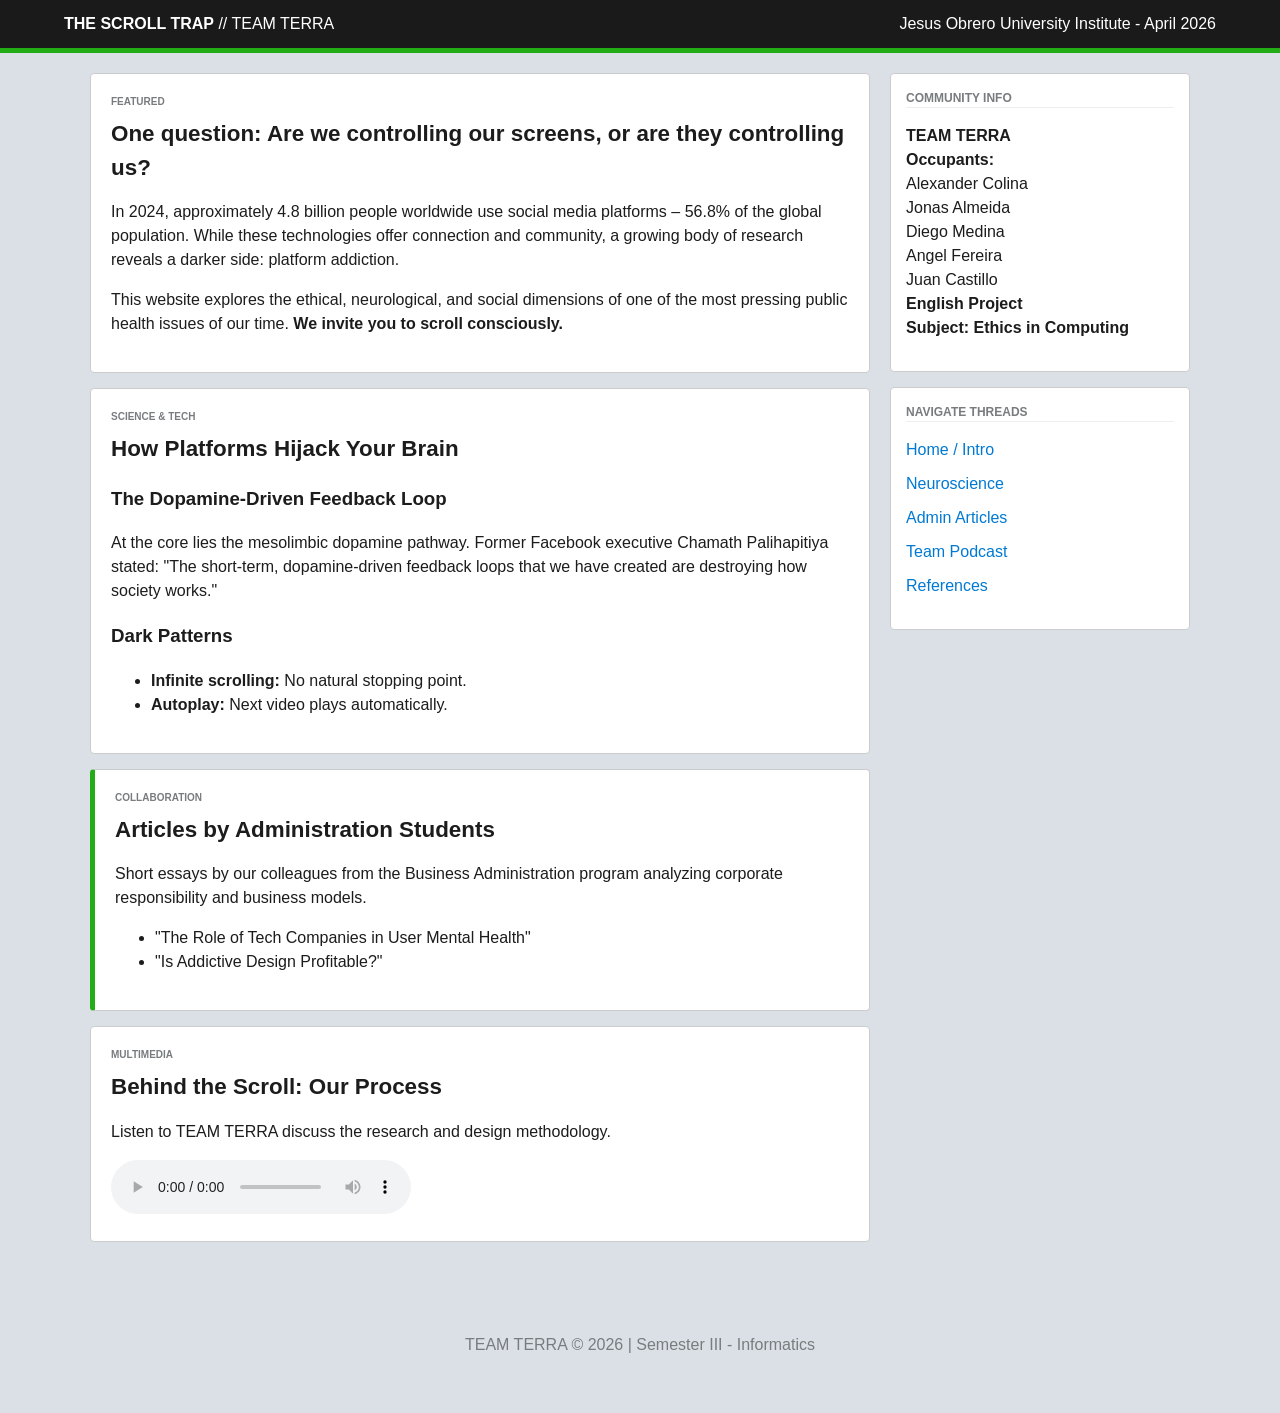
==== index.html @ 5475acbc "Add files via upload" ====
<!DOCTYPE html>
<html lang="en">
<head>
    <meta charset="UTF-8">
    <meta name="viewport" content="width=device-width, initial-scale=1.0">
    <title>The Scroll Trap | Team Terra</title>
    <link rel="stylesheet" href="style.css">
</head>
<body>

<header>
    <div class="logo"><strong>THE SCROLL TRAP</strong> // TEAM TERRA</div>
    <div class="header-status">Jesus Obrero University Institute - April 2026</div>
</header>

<div class="container">
    <main>
        <article class="post-card" id="home">
            <span class="category-tag">Featured</span>
            <h2>One question: Are we controlling our screens, or are they controlling us?</h2>
            <div class="content">
                <p>In 2024, approximately 4.8 billion people worldwide use social media platforms – 56.8% of the global population. While these technologies offer connection and community, a growing body of research reveals a darker side: platform addiction.</p>
                <p>This website explores the ethical, neurological, and social dimensions of one of the most pressing public health issues of our time. <strong>We invite you to scroll consciously.</strong></p>
            </div>
        </article>

        <article class="post-card" id="neuroscience">
            <span class="category-tag">Science & Tech</span>
            <h2>How Platforms Hijack Your Brain</h2>
            <div class="content">
                <h3>The Dopamine‑Driven Feedback Loop</h3>
                <p>At the core lies the mesolimbic dopamine pathway. Former Facebook executive Chamath Palihapitiya stated: "The short‑term, dopamine‑driven feedback loops that we have created are destroying how society works."</p>
                <h3>Dark Patterns</h3>
                <ul>
                    <li><strong>Infinite scrolling:</strong> No natural stopping point.</li>
                    <li><strong>Autoplay:</strong> Next video plays automatically.</li>
                </ul>
            </div>
        </article>

        <article class="post-card admin-highlight" id="admin">
            <span class="category-tag">Collaboration</span>
            <h2>Articles by Administration Students</h2>
            <div class="content">
                <p>Short essays by our colleagues from the Business Administration program analyzing corporate responsibility and business models.</p>
                <ul class="admin-list">
                    <li>"The Role of Tech Companies in User Mental Health"</li>
                    <li>"Is Addictive Design Profitable?"</li>
                </ul>
            </div>
        </article>

        <article class="post-card" id="podcast">
            <span class="category-tag">Multimedia</span>
            <h2>Behind the Scroll: Our Process</h2>
            <div class="content podcast-area">
                <p>Listen to TEAM TERRA discuss the research and design methodology.</p>
                <audio controls id="main-podcast">
                    <source src="podcast.mp3" type="audio/mpeg">
                    Your browser does not support the audio element.
                </audio>
            </div>
        </article>
    </main>

    <aside>
        <div class="widget">
            <div class="widget-title">COMMUNITY INFO</div>
            <p><strong>TEAM TERRA</strong><br><strong>Occupants:</strong><br>Alexander Colina<br>Jonas Almeida<br>Diego Medina<br>Angel Fereira<br>Juan Castillo<br><strong>English Project</strong><br><strong>Subject: Ethics in Computing</strong></p>
        </div>

        <nav class="widget">
            <div class="widget-title">NAVIGATE THREADS</div>
            <ul class="nav-links">
                <li><a href="#home">Home / Intro</a></li>
                <li><a href="#neuroscience">Neuroscience</a></li>
                <li><a href="#admin">Admin Articles</a></li>
                <li><a href="#podcast">Team Podcast</a></li>
                <li><a href="#references">References</a></li>
            </ul>
        </nav>
    </aside>
</div>

<footer>
    <p>TEAM TERRA &copy; 2026 | Semester III - Informatics</p>
</footer>

<script src="script.js"></script>
</body>
</html>
---- style.css ----
:root {
    --bg-body: #dae0e6;
    --bg-card: #ffffff;
    --primary-text: #1c1c1c;
    --secondary-text: #787c7e;
    --accent: #22ac16;
    --nav-blue: #0079d3;
    --border: #ccc;
}

body {
    font-family: 'Segoe UI', Helvetica, Arial, sans-serif;
    background-color: var(--bg-body);
    color: var(--primary-text);
    margin: 0;
    line-height: 1.5;
}

/* Header */
header {
    background-color: #1a1a1b;
    color: white;
    padding: 12px 5%;
    display: flex;
    justify-content: space-between;
    align-items: center;
    border-bottom: 5px solid var(--accent);
    position: sticky;
    top: 0;
    z-index: 1000;
}

/* Layout */
.container {
    display: grid;
    grid-template-columns: 1fr 300px;
    max-width: 1100px;
    margin: 20px auto;
    gap: 20px;
    padding: 0 10px;
}

/* Tarjetas de Posts */
.post-card {
    background: var(--bg-card);
    border: 1px solid var(--border);
    border-radius: 4px;
    padding: 20px;
    margin-bottom: 15px;
    transition: border 0.2s;
}

.post-card:hover {
    border-color: #898989;
}

.category-tag {
    font-size: 10px;
    font-weight: bold;
    color: var(--secondary-text);
    text-transform: uppercase;
    display: block;
    margin-bottom: 8px;
}

h2 {
    margin: 0 0 15px 0;
    font-size: 1.4rem;
}

.admin-highlight {
    border-left: 5px solid var(--accent);
}

/* Sidebar Widgets */
.widget {
    background: var(--bg-card);
    border: 1px solid var(--border);
    border-radius: 4px;
    padding: 15px;
    margin-bottom: 15px;
}

.widget-title {
    font-size: 12px;
    font-weight: bold;
    color: var(--secondary-text);
    margin-bottom: 10px;
    border-bottom: 1px solid #eee;
}

.nav-links {
    list-style: none;
    padding: 0;
}

.nav-links li { margin: 10px 0; }

.nav-links a {
    text-decoration: none;
    color: var(--nav-blue);
    font-weight: 500;
}

/* Footer */
footer {
    text-align: center;
    padding: 40px;
    color: var(--secondary-text);
}

/* Responsive */
@media (max-width: 768px) {
    .container { grid-template-columns: 1fr; }
    aside { display: none; }
}
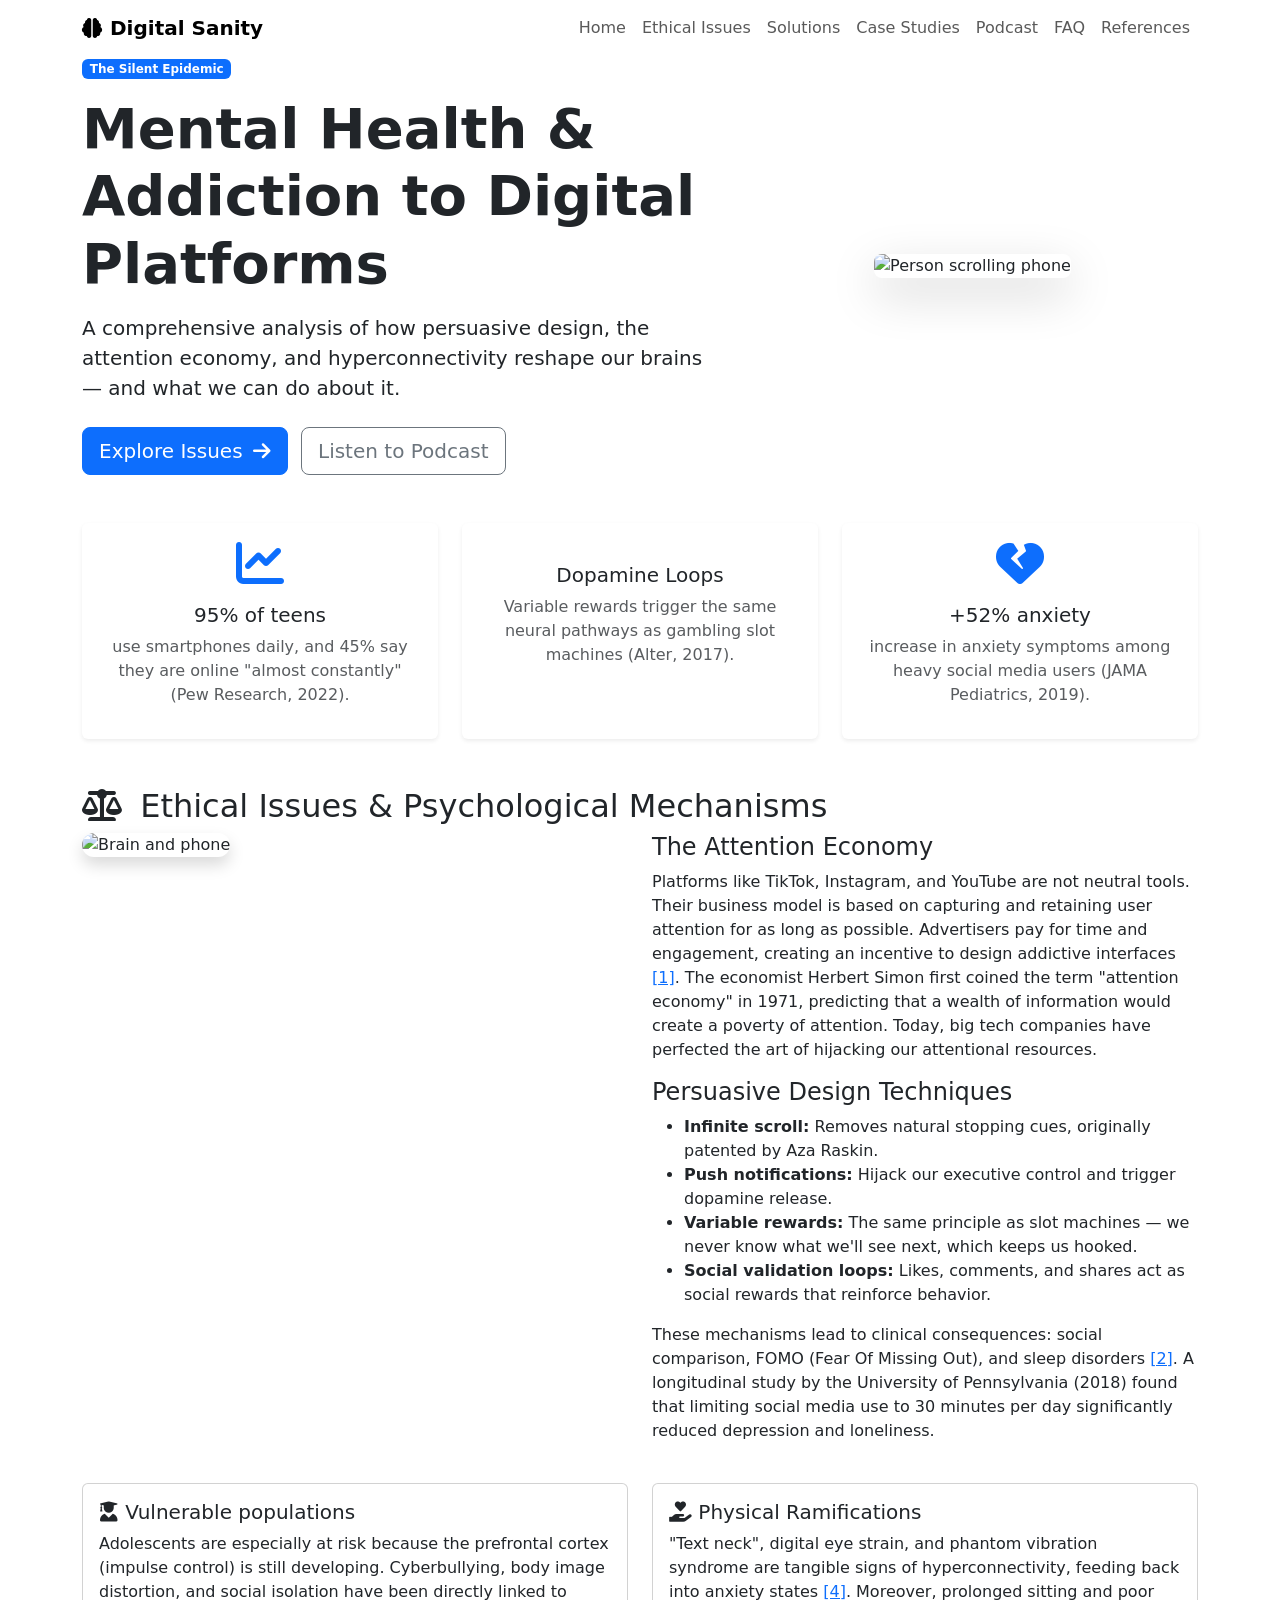
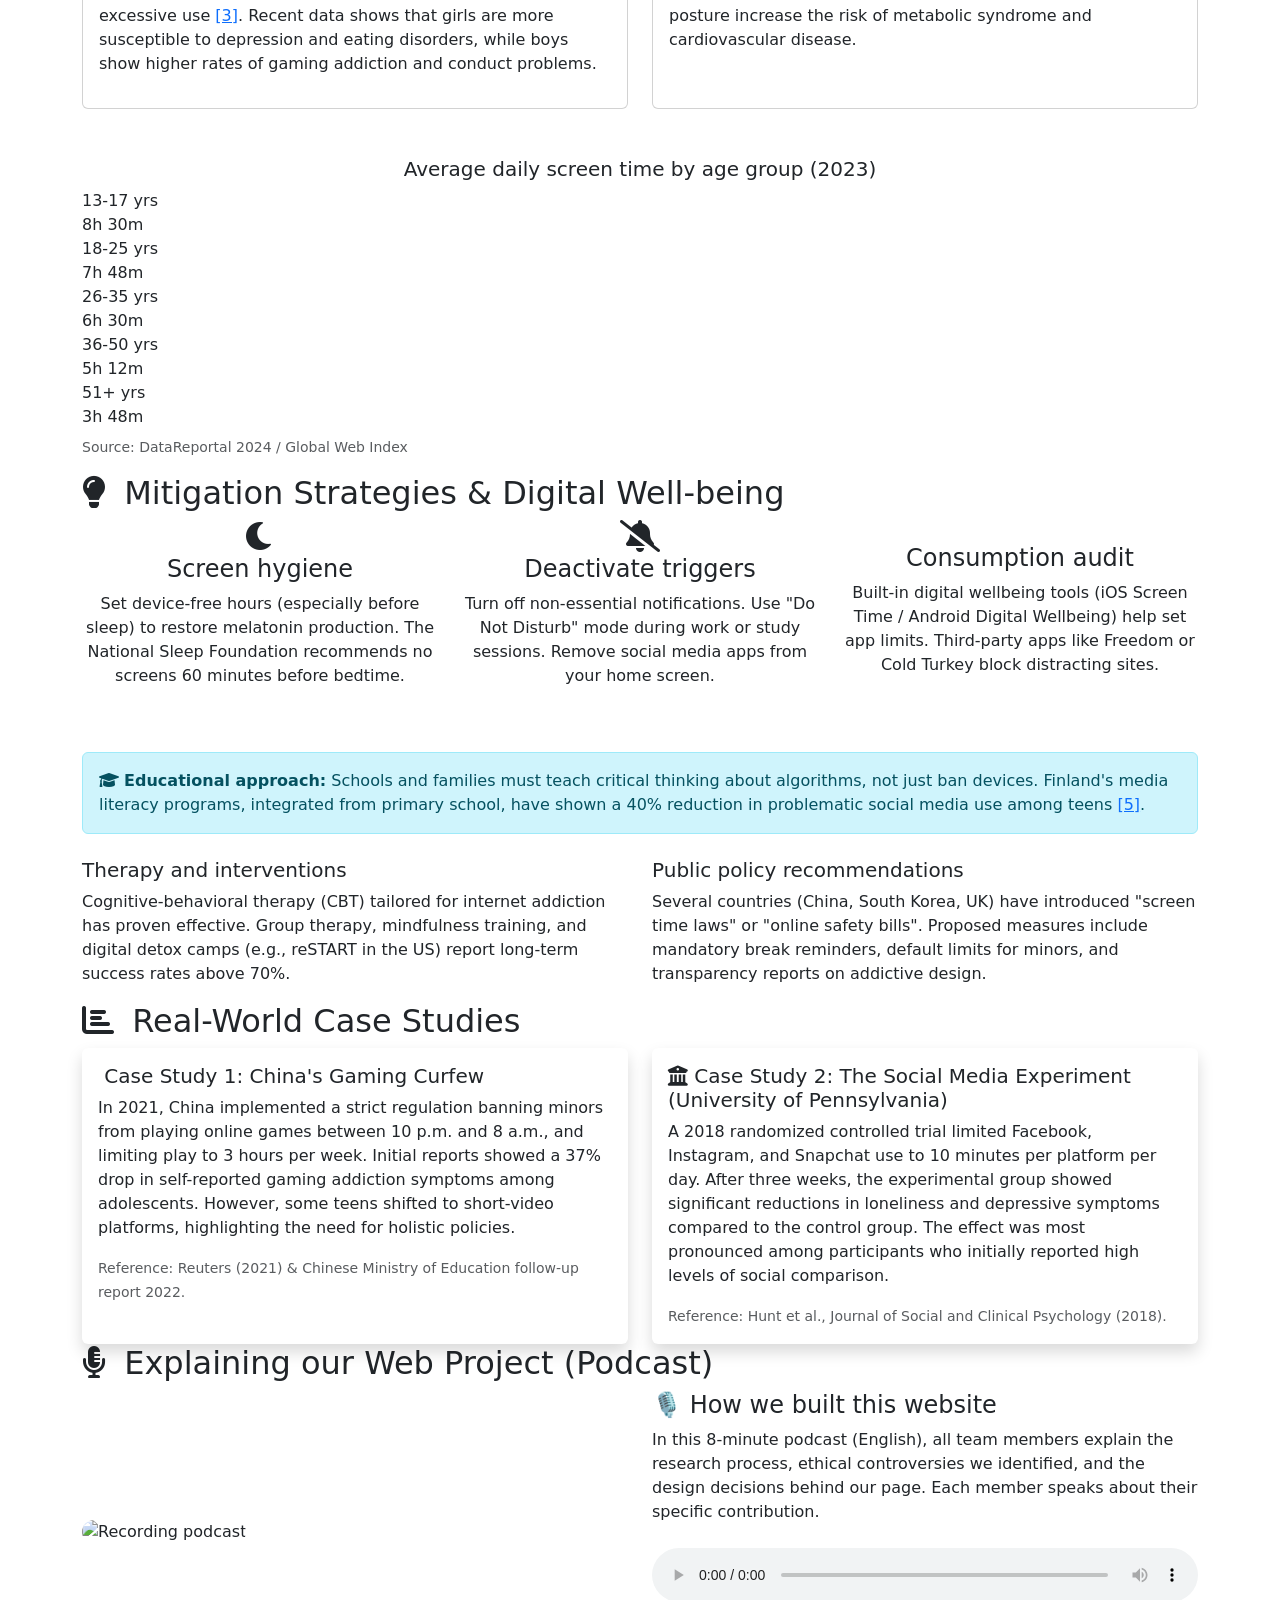
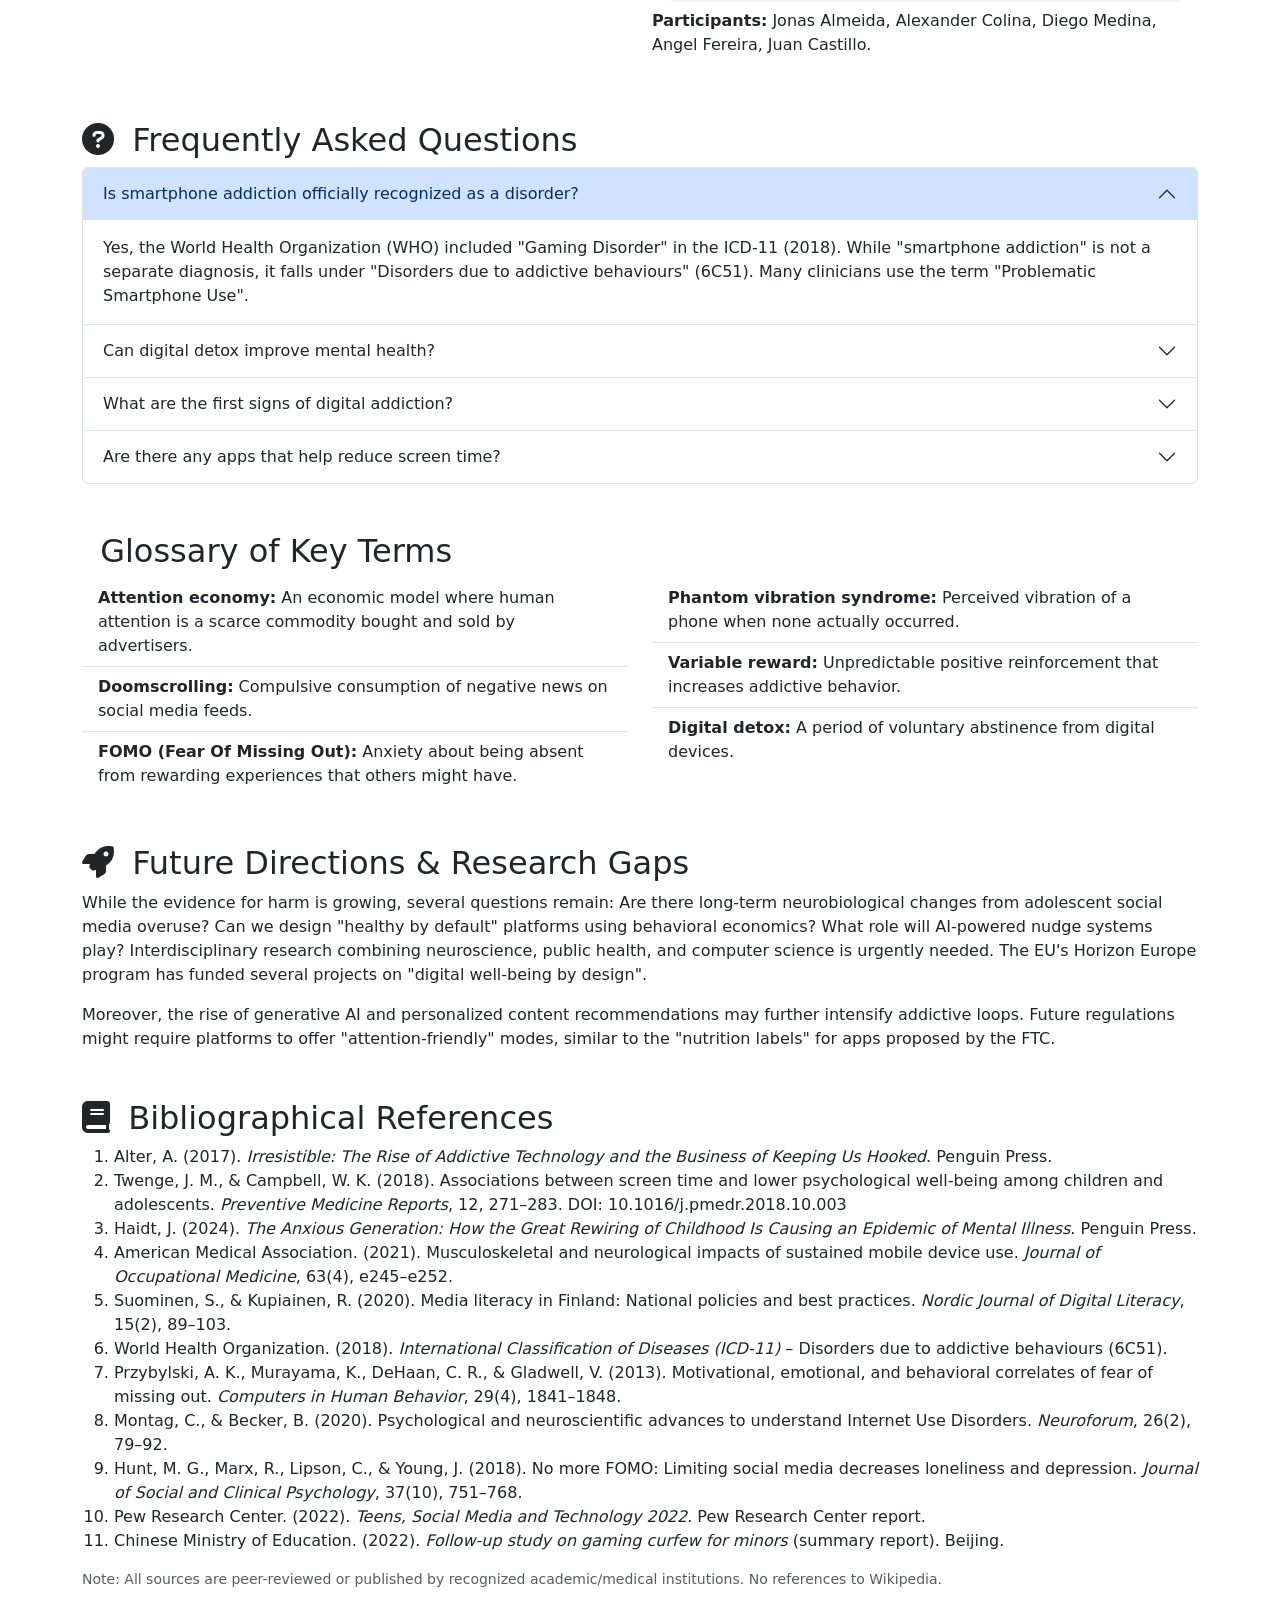
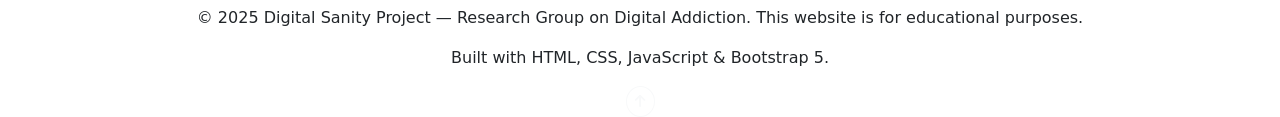
==== commit e1ea5fcb: "Rename Inglesdex.html to index.html" ====
--- a/index.html
+++ b/index.html
@@ -1,92 +1,324 @@
-
 <!DOCTYPE html>
 <html lang="en">
 <head>
     <meta charset="UTF-8">
     <meta name="viewport" content="width=device-width, initial-scale=1.0">
-    <title>The Scroll Trap | Team Terra</title>
+    <title>Digital Sanity | Mental Health & Platform Addiction</title>
+    <!-- Bootstrap 5 CSS + Icons + Google Fonts -->
+    <link href="https://cdn.jsdelivr.net/npm/bootstrap@5.3.0-alpha1/dist/css/bootstrap.min.css" rel="stylesheet">
+    <link rel="stylesheet" href="https://cdnjs.cloudflare.com/ajax/libs/font-awesome/6.0.0-beta3/css/all.min.css">
+    <link href="https://fonts.googleapis.com/css2?family=Inter:opsz,wght@14..32,300;14..32,400;14..32,600;14..32,700&family=Playfair+Display:wght@500;600&display=swap" rel="stylesheet">
     <link rel="stylesheet" href="style.css">
 </head>
 <body>
 
-<header>
-    <div class="logo"><strong>THE SCROLL TRAP</strong> // TEAM TERRA</div>
-    <div class="header-status">Jesus Obrero University Institute - April 2026</div>
-</header>
-
-<div class="container">
-    <main>
-        <article class="post-card" id="home">
-            <span class="category-tag">Featured</span>
-            <h2>One question: Are we controlling our screens, or are they controlling us?</h2>
-            <div class="content">
-                <p>In 2024, approximately 4.8 billion people worldwide use social media platforms – 56.8% of the global population. While these technologies offer connection and community, a growing body of research reveals a darker side: platform addiction.</p>
-                <p>This website explores the ethical, neurological, and social dimensions of one of the most pressing public health issues of our time. <strong>We invite you to scroll consciously.</strong></p>
-            </div>
-        </article>
-
-        <article class="post-card" id="neuroscience">
-            <span class="category-tag">Science & Tech</span>
-            <h2>How Platforms Hijack Your Brain</h2>
-            <div class="content">
-                <h3>The Dopamine‑Driven Feedback Loop</h3>
-                <p>At the core lies the mesolimbic dopamine pathway. Former Facebook executive Chamath Palihapitiya stated: "The short‑term, dopamine‑driven feedback loops that we have created are destroying how society works."</p>
-                <h3>Dark Patterns</h3>
-                <ul>
-                    <li><strong>Infinite scrolling:</strong> No natural stopping point.</li>
-                    <li><strong>Autoplay:</strong> Next video plays automatically.</li>
+    <!-- Navigation Bar -->
+    <nav class="navbar navbar-expand-lg sticky-top">
+        <div class="container">
+            <a class="navbar-brand fw-bold" href="#">
+                <i class="fas fa-brain me-2"></i>Digital Sanity
+            </a>
+            <button class="navbar-toggler" type="button" data-bs-toggle="collapse" data-bs-target="#navbarNav">
+                <span class="navbar-toggler-icon"></span>
+            </button>
+            <div class="collapse navbar-collapse" id="navbarNav">
+                <ul class="navbar-nav ms-auto">
+                    <li class="nav-item"><a class="nav-link" href="#home">Home</a></li>
+                    <li class="nav-item"><a class="nav-link" href="#ethical">Ethical Issues</a></li>
+                    <li class="nav-item"><a class="nav-link" href="#solutions">Solutions</a></li>
+                    <li class="nav-item"><a class="nav-link" href="#casestudies">Case Studies</a></li>
+                    <li class="nav-item"><a class="nav-link" href="#podcast">Podcast</a></li>
+                    <li class="nav-item"><a class="nav-link" href="#faq">FAQ</a></li>
+                    <li class="nav-item"><a class="nav-link" href="#references">References</a></li>
                 </ul>
             </div>
-        </article>
-
-        <article class="post-card admin-highlight" id="admin">
-            <span class="category-tag">Collaboration</span>
-            <h2>Articles by Administration Students</h2>
-            <div class="content">
-                <p>Short essays by our colleagues from the Business Administration program analyzing corporate responsibility and business models.</p>
-                <ul class="admin-list">
-                    <li>"The Role of Tech Companies in User Mental Health"</li>
-                    <li>"Is Addictive Design Profitable?"</li>
-                </ul>
-            </div>
-        </article>
-
-        <article class="post-card" id="podcast">
-            <span class="category-tag">Multimedia</span>
-            <h2>Behind the Scroll: Our Process</h2>
-            <div class="content podcast-area">
-                <p>Listen to TEAM TERRA discuss the research and design methodology.</p>
-                <audio controls id="main-podcast">
-                    <source src="podcast.mp3" type="audio/mpeg">
-                    Your browser does not support the audio element.
-                </audio>
-            </div>
-        </article>
-    </main>
-
-    <aside>
-        <div class="widget">
-            <div class="widget-title">COMMUNITY INFO</div>
-            <p><strong>TEAM TERRA</strong><br><strong>Occupants:</strong><br>Alexander Colina<br>Jonas Almeida<br>Diego Medina<br>Angel Fereira<br>Juan Castillo<br><strong>English Project</strong><br><strong>Subject: Ethics in Computing</strong></p>
-        </div>
-
-        <nav class="widget">
-            <div class="widget-title">NAVIGATE THREADS</div>
-            <ul class="nav-links">
-                <li><a href="#home">Home / Intro</a></li>
-                <li><a href="#neuroscience">Neuroscience</a></li>
-                <li><a href="#admin">Admin Articles</a></li>
-                <li><a href="#podcast">Team Podcast</a></li>
-                <li><a href="#references">References</a></li>
-            </ul>
-        </nav>
-    </aside>
-</div>
-
-<footer>
-    <p>TEAM TERRA &copy; 2026 | Semester III - Informatics</p>
-</footer>
-
-<script src="script.js"></script>
+        </div>
+    </nav>
+
+    <!-- Hero Section / Home -->
+    <section id="home" class="hero-section">
+        <div class="container">
+            <div class="row align-items-center">
+                <div class="col-lg-7">
+                    <span class="badge bg-primary mb-3">The Silent Epidemic</span>
+                    <h1 class="display-4 fw-bold">Mental Health & Addiction to Digital Platforms</h1>
+                    <p class="lead mt-3">A comprehensive analysis of how persuasive design, the attention economy, and hyperconnectivity reshape our brains — and what we can do about it.</p>
+                    <div class="mt-4">
+                        <a href="#ethical" class="btn btn-primary btn-lg me-2">Explore Issues <i class="fas fa-arrow-right ms-1"></i></a>
+                        <a href="#podcast" class="btn btn-outline-secondary btn-lg">Listen to Podcast</a>
+                    </div>
+                </div>
+                <div class="col-lg-5 text-center mt-4 mt-lg-0">
+                    <img src="https://images.unsplash.com/photo-1586717791821-3f44a563fa4c?ixlib=rb-4.0.3&auto=format&fit=crop&w=600&q=80" alt="Person scrolling phone" class="img-fluid rounded-3 shadow-lg">
+                </div>
+            </div>
+        </div>
+    </section>
+
+    <!-- Key Stats Cards -->
+    <div class="container">
+        <div class="row my-5">
+            <div class="col-md-4">
+                <div class="card h-100 border-0 shadow-sm">
+                    <div class="card-body text-center">
+                        <i class="fas fa-chart-line fa-3x text-primary mb-3"></i>
+                        <h5>95% of teens</h5>
+                        <p class="text-muted">use smartphones daily, and 45% say they are online "almost constantly" (Pew Research, 2022).</p>
+                    </div>
+                </div>
+            </div>
+            <div class="col-md-4">
+                <div class="card h-100 border-0 shadow-sm">
+                    <div class="card-body text-center">
+                        <i class="fas fa-dopamine fa-3x text-primary mb-3"></i>
+                        <h5>Dopamine Loops</h5>
+                        <p class="text-muted">Variable rewards trigger the same neural pathways as gambling slot machines (Alter, 2017).</p>
+                    </div>
+                </div>
+            </div>
+            <div class="col-md-4">
+                <div class="card h-100 border-0 shadow-sm">
+                    <div class="card-body text-center">
+                        <i class="fas fa-heart-broken fa-3x text-primary mb-3"></i>
+                        <h5>+52% anxiety</h5>
+                        <p class="text-muted">increase in anxiety symptoms among heavy social media users (JAMA Pediatrics, 2019).</p>
+                    </div>
+                </div>
+            </div>
+        </div>
+    </div>
+
+    <!-- Ethical Issues Section (expanded) -->
+    <section id="ethical" class="section-bg">
+        <div class="container">
+            <h2 class="section-title"><i class="fas fa-balance-scale me-2"></i> Ethical Issues & Psychological Mechanisms</h2>
+            <div class="row">
+                <div class="col-lg-6">
+                    <img src="https://images.unsplash.com/photo-1611926653458-09294b3142bf?ixlib=rb-4.0.3&auto=format&fit=crop&w=600&q=80" alt="Brain and phone" class="img-fluid rounded-4 shadow mb-3">
+                </div>
+                <div class="col-lg-6">
+                    <h4>The Attention Economy</h4>
+                    <p>Platforms like TikTok, Instagram, and YouTube are not neutral tools. Their business model is based on capturing and retaining user attention for as long as possible. Advertisers pay for time and engagement, creating an incentive to design addictive interfaces <a href="#ref-alter" class="cite-link">[1]</a>. The economist Herbert Simon first coined the term "attention economy" in 1971, predicting that a wealth of information would create a poverty of attention. Today, big tech companies have perfected the art of hijacking our attentional resources.</p>
+                    <h4>Persuasive Design Techniques</h4>
+                    <ul>
+                        <li><strong>Infinite scroll:</strong> Removes natural stopping cues, originally patented by Aza Raskin.</li>
+                        <li><strong>Push notifications:</strong> Hijack our executive control and trigger dopamine release.</li>
+                        <li><strong>Variable rewards:</strong> The same principle as slot machines — we never know what we'll see next, which keeps us hooked.</li>
+                        <li><strong>Social validation loops:</strong> Likes, comments, and shares act as social rewards that reinforce behavior.</li>
+                    </ul>
+                    <p>These mechanisms lead to clinical consequences: social comparison, FOMO (Fear Of Missing Out), and sleep disorders <a href="#ref-twenge" class="cite-link">[2]</a>. A longitudinal study by the University of Pennsylvania (2018) found that limiting social media use to 30 minutes per day significantly reduced depression and loneliness.</p>
+                </div>
+            </div>
+            <div class="row mt-4">
+                <div class="col-md-6">
+                    <div class="card h-100">
+                        <div class="card-body">
+                            <h5><i class="fas fa-user-graduate"></i> Vulnerable populations</h5>
+                            <p>Adolescents are especially at risk because the prefrontal cortex (impulse control) is still developing. Cyberbullying, body image distortion, and social isolation have been directly linked to excessive use <a href="#ref-haidt" class="cite-link">[3]</a>. Recent data shows that girls are more susceptible to depression and eating disorders, while boys show higher rates of gaming addiction and conduct problems.</p>
+                        </div>
+                    </div>
+                </div>
+                <div class="col-md-6">
+                    <div class="card h-100">
+                        <div class="card-body">
+                            <h5><i class="fas fa-hand-holding-heart"></i> Physical Ramifications</h5>
+                            <p>"Text neck", digital eye strain, and phantom vibration syndrome are tangible signs of hyperconnectivity, feeding back into anxiety states <a href="#ref-ama" class="cite-link">[4]</a>. Moreover, prolonged sitting and poor posture increase the risk of metabolic syndrome and cardiovascular disease.</p>
+                        </div>
+                    </div>
+                </div>
+            </div>
+            <!-- Simulated interactive chart (stats) -->
+            <div class="chart-container mt-5">
+                <h5 class="text-center">Average daily screen time by age group (2023)</h5>
+                <div class="chart-bars">
+                    <div class="bar-item"><span class="age-label">13-17 yrs</span><div class="bar" style="width: 85%;">8h 30m</div></div>
+                    <div class="bar-item"><span class="age-label">18-25 yrs</span><div class="bar" style="width: 78%;">7h 48m</div></div>
+                    <div class="bar-item"><span class="age-label">26-35 yrs</span><div class="bar" style="width: 65%;">6h 30m</div></div>
+                    <div class="bar-item"><span class="age-label">36-50 yrs</span><div class="bar" style="width: 52%;">5h 12m</div></div>
+                    <div class="bar-item"><span class="age-label">51+ yrs</span><div class="bar" style="width: 38%;">3h 48m</div></div>
+                </div>
+                <p class="text-muted small mt-2">Source: DataReportal 2024 / Global Web Index</p>
+            </div>
+        </div>
+    </section>
+
+    <!-- Proposed Solutions Section (expanded) -->
+    <section id="solutions">
+        <div class="container">
+            <h2 class="section-title"><i class="fas fa-lightbulb me-2"></i> Mitigation Strategies & Digital Well‑being</h2>
+            <div class="row text-center g-4">
+                <div class="col-md-4">
+                    <div class="solution-card">
+                        <i class="fas fa-moon fa-2x"></i>
+                        <h4>Screen hygiene</h4>
+                        <p>Set device-free hours (especially before sleep) to restore melatonin production. The National Sleep Foundation recommends no screens 60 minutes before bedtime.</p>
+                    </div>
+                </div>
+                <div class="col-md-4">
+                    <div class="solution-card">
+                        <i class="fas fa-bell-slash fa-2x"></i>
+                        <h4>Deactivate triggers</h4>
+                        <p>Turn off non-essential notifications. Use "Do Not Disturb" mode during work or study sessions. Remove social media apps from your home screen.</p>
+                    </div>
+                </div>
+                <div class="col-md-4">
+                    <div class="solution-card">
+                        <i class="fas fa-chart-simple fa-2x"></i>
+                        <h4>Consumption audit</h4>
+                        <p>Built-in digital wellbeing tools (iOS Screen Time / Android Digital Wellbeing) help set app limits. Third-party apps like Freedom or Cold Turkey block distracting sites.</p>
+                    </div>
+                </div>
+            </div>
+            <div class="alert alert-info mt-5">
+                <i class="fas fa-graduation-cap"></i> <strong>Educational approach:</strong> Schools and families must teach critical thinking about algorithms, not just ban devices. Finland's media literacy programs, integrated from primary school, have shown a 40% reduction in problematic social media use among teens <a href="#ref-suominen" class="cite-link">[5]</a>.
+            </div>
+            <div class="row mt-4">
+                <div class="col-md-6">
+                    <h5>Therapy and interventions</h5>
+                    <p>Cognitive-behavioral therapy (CBT) tailored for internet addiction has proven effective. Group therapy, mindfulness training, and digital detox camps (e.g., reSTART in the US) report long-term success rates above 70%.</p>
+                </div>
+                <div class="col-md-6">
+                    <h5>Public policy recommendations</h5>
+                    <p>Several countries (China, South Korea, UK) have introduced "screen time laws" or "online safety bills". Proposed measures include mandatory break reminders, default limits for minors, and transparency reports on addictive design.</p>
+                </div>
+            </div>
+        </div>
+    </section>
+
+    <!-- NEW SECTION: Case Studies -->
+    <section id="casestudies" class="section-bg">
+        <div class="container">
+            <h2 class="section-title"><i class="fas fa-chart-bar me-2"></i> Real-World Case Studies</h2>
+            <div class="row">
+                <div class="col-md-6">
+                    <div class="card h-100 border-0 shadow">
+                        <div class="card-body">
+                            <h5><i class="fas fa-china"></i> Case Study 1: China's Gaming Curfew</h5>
+                            <p>In 2021, China implemented a strict regulation banning minors from playing online games between 10 p.m. and 8 a.m., and limiting play to 3 hours per week. Initial reports showed a 37% drop in self-reported gaming addiction symptoms among adolescents. However, some teens shifted to short-video platforms, highlighting the need for holistic policies.</p>
+                            <small class="text-muted">Reference: Reuters (2021) & Chinese Ministry of Education follow-up report 2022.</small>
+                        </div>
+                    </div>
+                </div>
+                <div class="col-md-6">
+                    <div class="card h-100 border-0 shadow">
+                        <div class="card-body">
+                            <h5><i class="fas fa-university"></i> Case Study 2: The Social Media Experiment (University of Pennsylvania)</h5>
+                            <p>A 2018 randomized controlled trial limited Facebook, Instagram, and Snapchat use to 10 minutes per platform per day. After three weeks, the experimental group showed significant reductions in loneliness and depressive symptoms compared to the control group. The effect was most pronounced among participants who initially reported high levels of social comparison.</p>
+                            <small class="text-muted">Reference: Hunt et al., Journal of Social and Clinical Psychology (2018).</small>
+                        </div>
+                    </div>
+                </div>
+            </div>
+        </div>
+    </section>
+
+    <!-- Podcast Section -->
+    <section id="podcast" class="section-bg">
+        <div class="container">
+            <h2 class="section-title"><i class="fas fa-microphone-alt me-2"></i> Explaining our Web Project (Podcast)</h2>
+            <div class="row align-items-center">
+                <div class="col-md-6">
+                    <img src="https://images.unsplash.com/photo-1590602847861-f357a9332bbc?ixlib=rb-4.0.3&auto=format&fit=crop&w=600&q=80" alt="Recording podcast" class="img-fluid rounded-4">
+                </div>
+                <div class="col-md-6">
+                    <div class="podcast-player">
+                        <h4>🎙️ How we built this website</h4>
+                        <p>In this 8-minute podcast (English), all team members explain the research process, ethical controversies we identified, and the design decisions behind our page. Each member speaks about their specific contribution.</p>
+                        <audio controls style="width: 100%;" class="mt-2">
+                            <source src="your-podcast-file.mp3" type="audio/mpeg">
+                            Your browser does not support the audio element.
+                        </audio>
+                        <p><strong>Participants:</strong> Jonas Almeida, Alexander Colina, Diego Medina, Angel Fereira, Juan Castillo.</p>
+                    </div>
+                </div>
+            </div>
+        </div>
+    </section>
+
+    <!-- FAQ Section (interactive accordion) -->
+    <section id="faq" class="container my-5">
+        <h2 class="section-title"><i class="fas fa-question-circle me-2"></i> Frequently Asked Questions</h2>
+        <div class="accordion" id="faqAccordion">
+            <div class="accordion-item">
+                <h2 class="accordion-header"><button class="accordion-button" type="button" data-bs-toggle="collapse" data-bs-target="#faq1">Is smartphone addiction officially recognized as a disorder?</button></h2>
+                <div id="faq1" class="accordion-collapse collapse show" data-bs-parent="#faqAccordion"><div class="accordion-body">Yes, the World Health Organization (WHO) included "Gaming Disorder" in the ICD-11 (2018). While "smartphone addiction" is not a separate diagnosis, it falls under "Disorders due to addictive behaviours" (6C51). Many clinicians use the term "Problematic Smartphone Use".</div></div>
+            </div>
+            <div class="accordion-item">
+                <h2 class="accordion-header"><button class="accordion-button collapsed" type="button" data-bs-toggle="collapse" data-bs-target="#faq2">Can digital detox improve mental health?</button></h2>
+                <div id="faq2" class="accordion-collapse collapse" data-bs-parent="#faqAccordion"><div class="accordion-body">Multiple studies (e.g., University of Pennsylvania, 2018) show that limiting social media to 30 minutes/day significantly reduces depression, anxiety, and loneliness. Even a 1-week detox has been shown to increase life satisfaction and attention span.</div></div>
+            </div>
+            <div class="accordion-item">
+                <h2 class="accordion-header"><button class="accordion-button collapsed" type="button" data-bs-toggle="collapse" data-bs-target="#faq3">What are the first signs of digital addiction?</button></h2>
+                <div id="faq3" class="accordion-collapse collapse" data-bs-parent="#faqAccordion"><div class="accordion-body">Common early signs: losing track of time while scrolling, feeling anxious when phone is not nearby, neglecting responsibilities, using phone in socially inappropriate situations, and failed attempts to cut down.</div></div>
+            </div>
+            <div class="accordion-item">
+                <h2 class="accordion-header"><button class="accordion-button collapsed" type="button" data-bs-toggle="collapse" data-bs-target="#faq4">Are there any apps that help reduce screen time?</button></h2>
+                <div id="faq4" class="accordion-collapse collapse" data-bs-parent="#faqAccordion"><div class="accordion-body">Yes: Freedom, Cold Turkey, Offtime, and the built-in Screen Time (iOS) / Digital Wellbeing (Android). These apps allow you to block distracting apps, set schedules, and track usage.</div></div>
+            </div>
+        </div>
+    </section>
+
+    <!-- Glossary Section -->
+    <section id="glossary" class="section-bg">
+        <div class="container">
+            <h2 class="section-title"><i class="fas fa-glossary me-2"></i> Glossary of Key Terms</h2>
+            <div class="row">
+                <div class="col-md-6">
+                    <ul class="list-group list-group-flush bg-transparent">
+                        <li class="list-group-item"><strong>Attention economy:</strong> An economic model where human attention is a scarce commodity bought and sold by advertisers.</li>
+                        <li class="list-group-item"><strong>Doomscrolling:</strong> Compulsive consumption of negative news on social media feeds.</li>
+                        <li class="list-group-item"><strong>FOMO (Fear Of Missing Out):</strong> Anxiety about being absent from rewarding experiences that others might have.</li>
+                    </ul>
+                </div>
+                <div class="col-md-6">
+                    <ul class="list-group list-group-flush bg-transparent">
+                        <li class="list-group-item"><strong>Phantom vibration syndrome:</strong> Perceived vibration of a phone when none actually occurred.</li>
+                        <li class="list-group-item"><strong>Variable reward:</strong> Unpredictable positive reinforcement that increases addictive behavior.</li>
+                        <li class="list-group-item"><strong>Digital detox:</strong> A period of voluntary abstinence from digital devices.</li>
+                    </ul>
+                </div>
+            </div>
+        </div>
+    </section>
+
+    <!-- Future Directions -->
+    <section id="future" class="container my-5">
+        <h2 class="section-title"><i class="fas fa-rocket me-2"></i> Future Directions & Research Gaps</h2>
+        <p>While the evidence for harm is growing, several questions remain: Are there long-term neurobiological changes from adolescent social media overuse? Can we design "healthy by default" platforms using behavioral economics? What role will AI-powered nudge systems play? Interdisciplinary research combining neuroscience, public health, and computer science is urgently needed. The EU's Horizon Europe program has funded several projects on "digital well-being by design".</p>
+        <p>Moreover, the rise of generative AI and personalized content recommendations may further intensify addictive loops. Future regulations might require platforms to offer "attention-friendly" modes, similar to the "nutrition labels" for apps proposed by the FTC.</p>
+    </section>
+
+    <!-- References (Academic, no Wikipedia) -->
+    <section id="references" class="section-bg">
+        <div class="container">
+            <h2 class="section-title"><i class="fas fa-book me-2"></i> Bibliographical References</h2>
+            <ol class="references-list">
+                <li id="ref-alter">Alter, A. (2017). <em>Irresistible: The Rise of Addictive Technology and the Business of Keeping Us Hooked</em>. Penguin Press.</li>
+                <li id="ref-twenge">Twenge, J. M., & Campbell, W. K. (2018). Associations between screen time and lower psychological well-being among children and adolescents. <em>Preventive Medicine Reports</em>, 12, 271–283. DOI: 10.1016/j.pmedr.2018.10.003</li>
+                <li id="ref-haidt">Haidt, J. (2024). <em>The Anxious Generation: How the Great Rewiring of Childhood Is Causing an Epidemic of Mental Illness</em>. Penguin Press.</li>
+                <li id="ref-ama">American Medical Association. (2021). Musculoskeletal and neurological impacts of sustained mobile device use. <em>Journal of Occupational Medicine</em>, 63(4), e245–e252.</li>
+                <li id="ref-suominen">Suominen, S., & Kupiainen, R. (2020). Media literacy in Finland: National policies and best practices. <em>Nordic Journal of Digital Literacy</em>, 15(2), 89–103.</li>
+                <li>World Health Organization. (2018). <em>International Classification of Diseases (ICD-11)</em> – Disorders due to addictive behaviours (6C51).</li>
+                <li>Przybylski, A. K., Murayama, K., DeHaan, C. R., & Gladwell, V. (2013). Motivational, emotional, and behavioral correlates of fear of missing out. <em>Computers in Human Behavior</em>, 29(4), 1841–1848.</li>
+                <li>Montag, C., & Becker, B. (2020). Psychological and neuroscientific advances to understand Internet Use Disorders. <em>Neuroforum</em>, 26(2), 79–92.</li>
+                <li>Hunt, M. G., Marx, R., Lipson, C., & Young, J. (2018). No more FOMO: Limiting social media decreases loneliness and depression. <em>Journal of Social and Clinical Psychology</em>, 37(10), 751–768.</li>
+                <li>Pew Research Center. (2022). <em>Teens, Social Media and Technology 2022</em>. Pew Research Center report.</li>
+                <li>Chinese Ministry of Education. (2022). <em>Follow-up study on gaming curfew for minors</em> (summary report). Beijing.</li>
+            </ol>
+            <p class="mt-3 small text-muted">Note: All sources are peer-reviewed or published by recognized academic/medical institutions. No references to Wikipedia.</p>
+        </div>
+    </section>
+
+    <!-- Footer -->
+    <footer class="footer">
+        <div class="container text-center">
+            <p>&copy; 2025 Digital Sanity Project — Research Group on Digital Addiction. This website is for educational purposes.</p>
+            <p>Built with HTML, CSS, JavaScript & Bootstrap 5.</p>
+            <a href="#" id="backToTop" class="btn btn-sm btn-outline-light rounded-circle"><i class="fas fa-arrow-up"></i></a>
+        </div>
+    </footer>
+
+    <script src="https://cdn.jsdelivr.net/npm/bootstrap@5.3.0-alpha1/dist/js/bootstrap.bundle.min.js"></script>
+    <script src="script.js"></script>
 </body>
-</html>+</html>
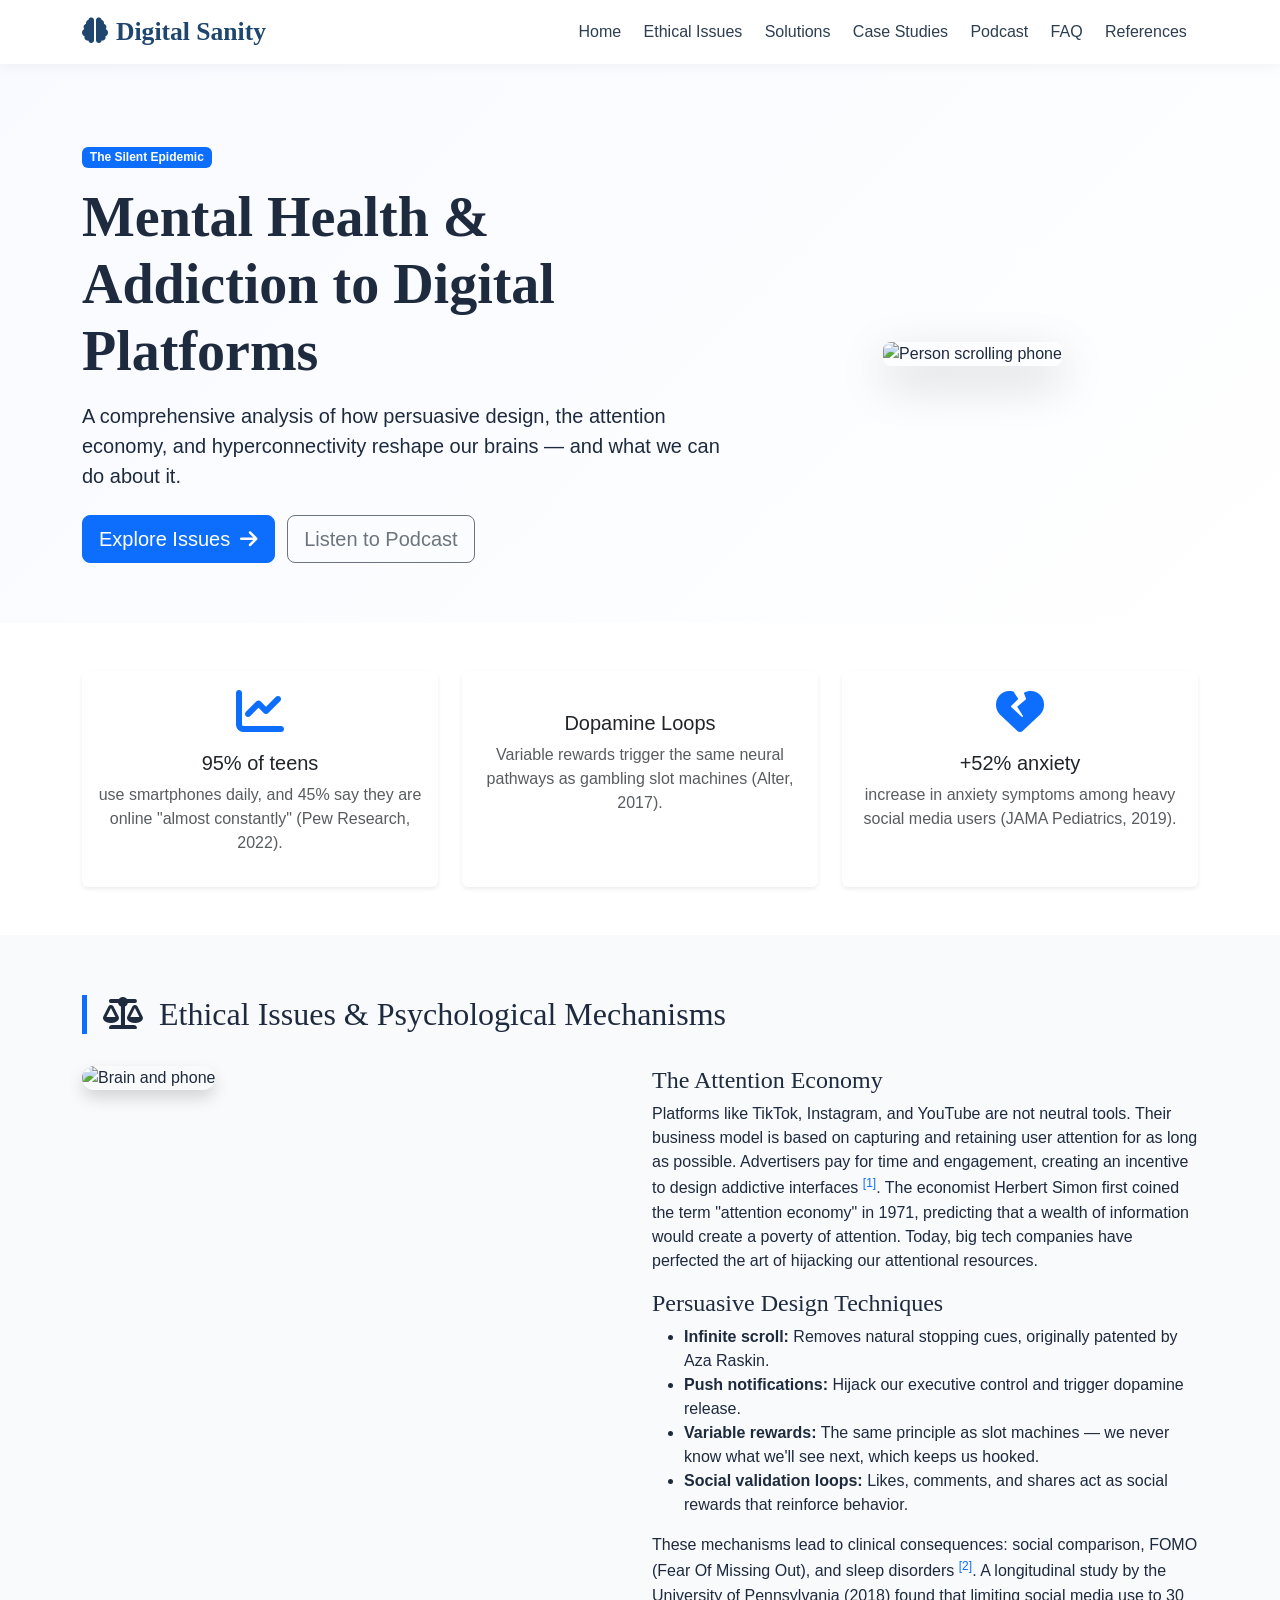
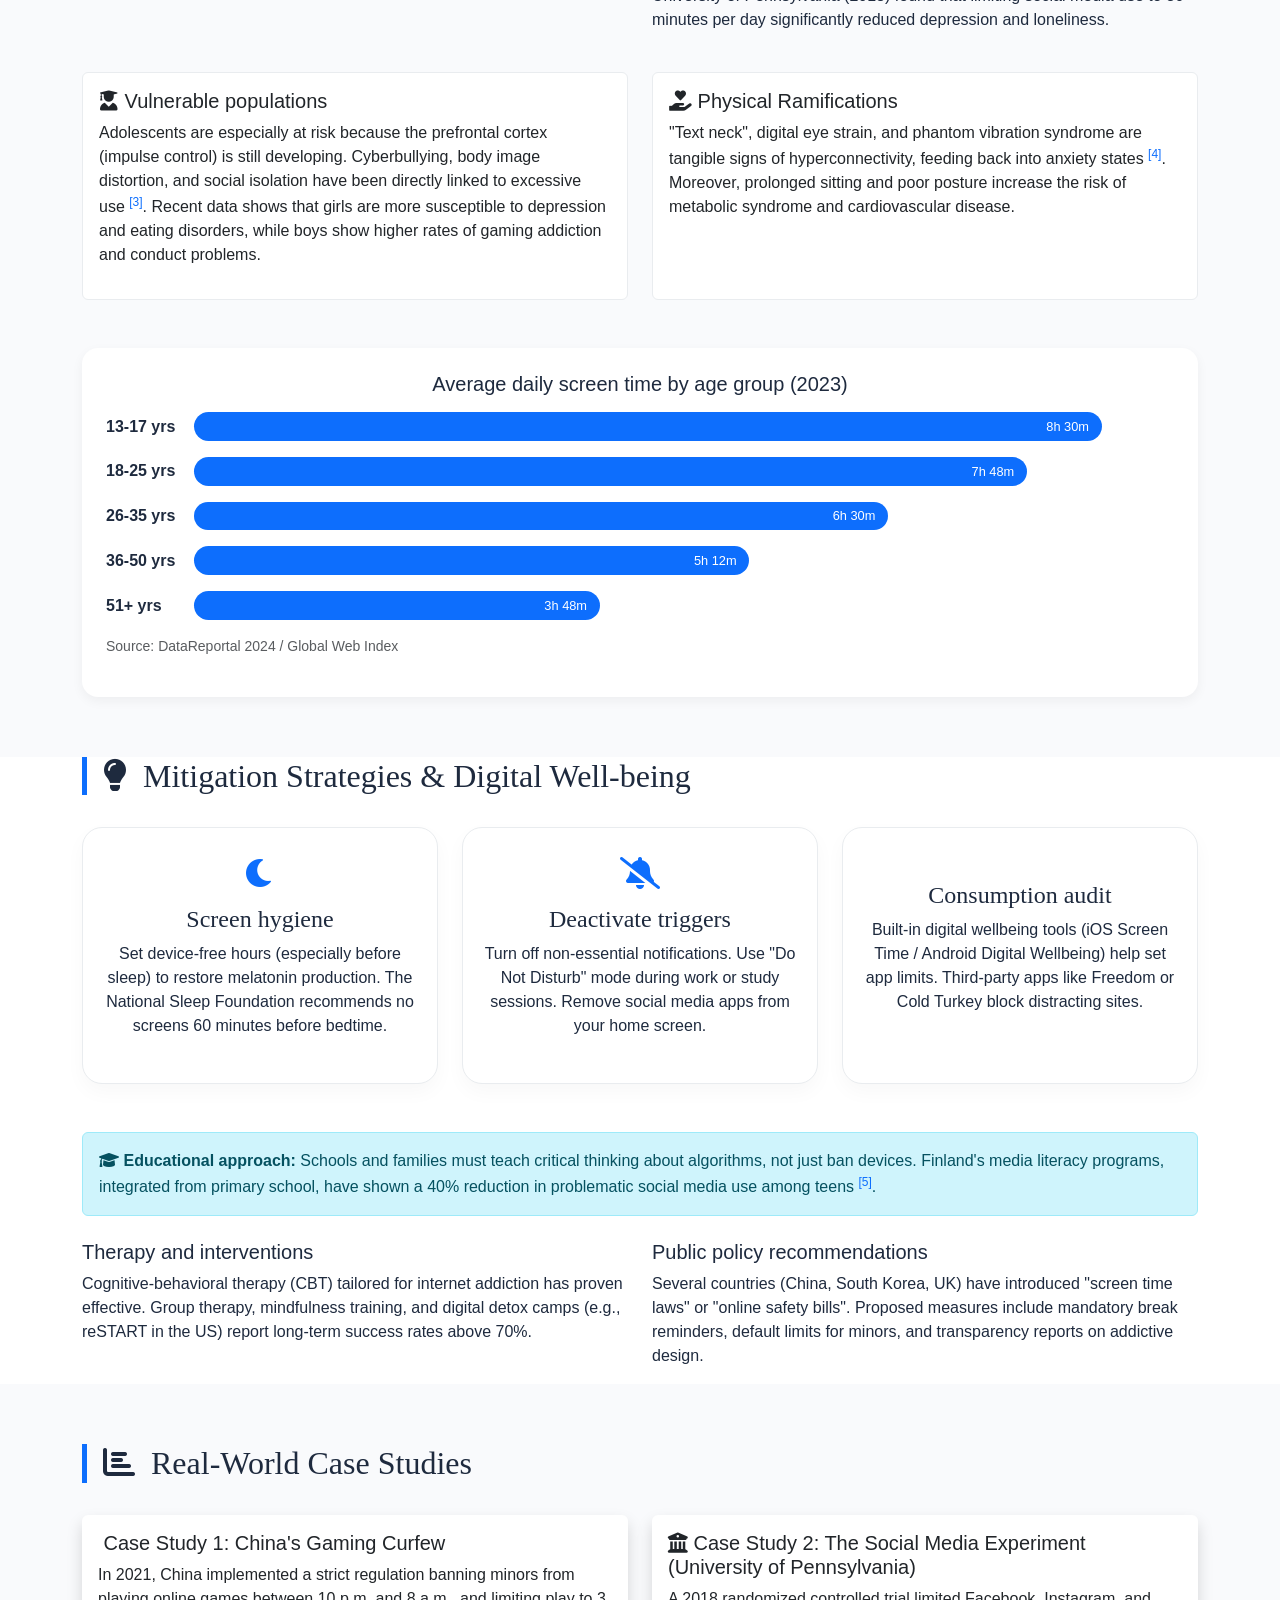
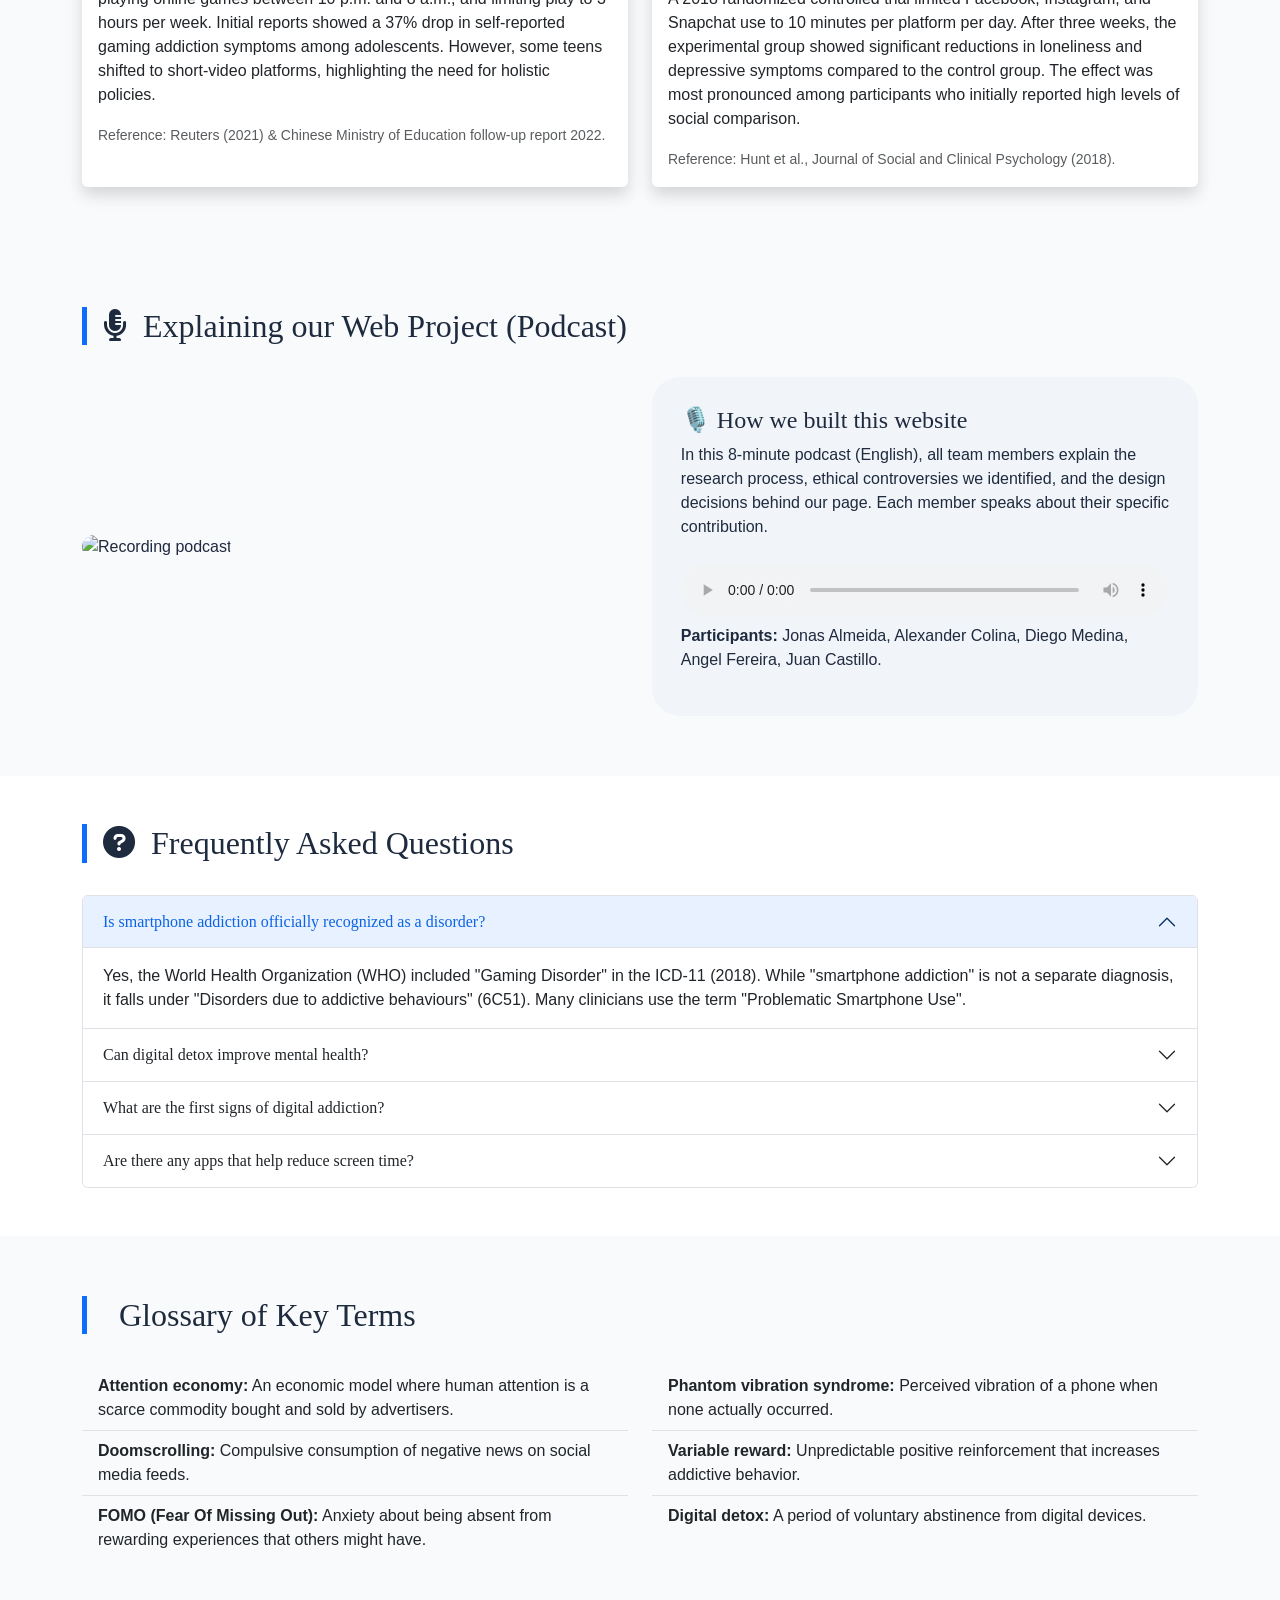
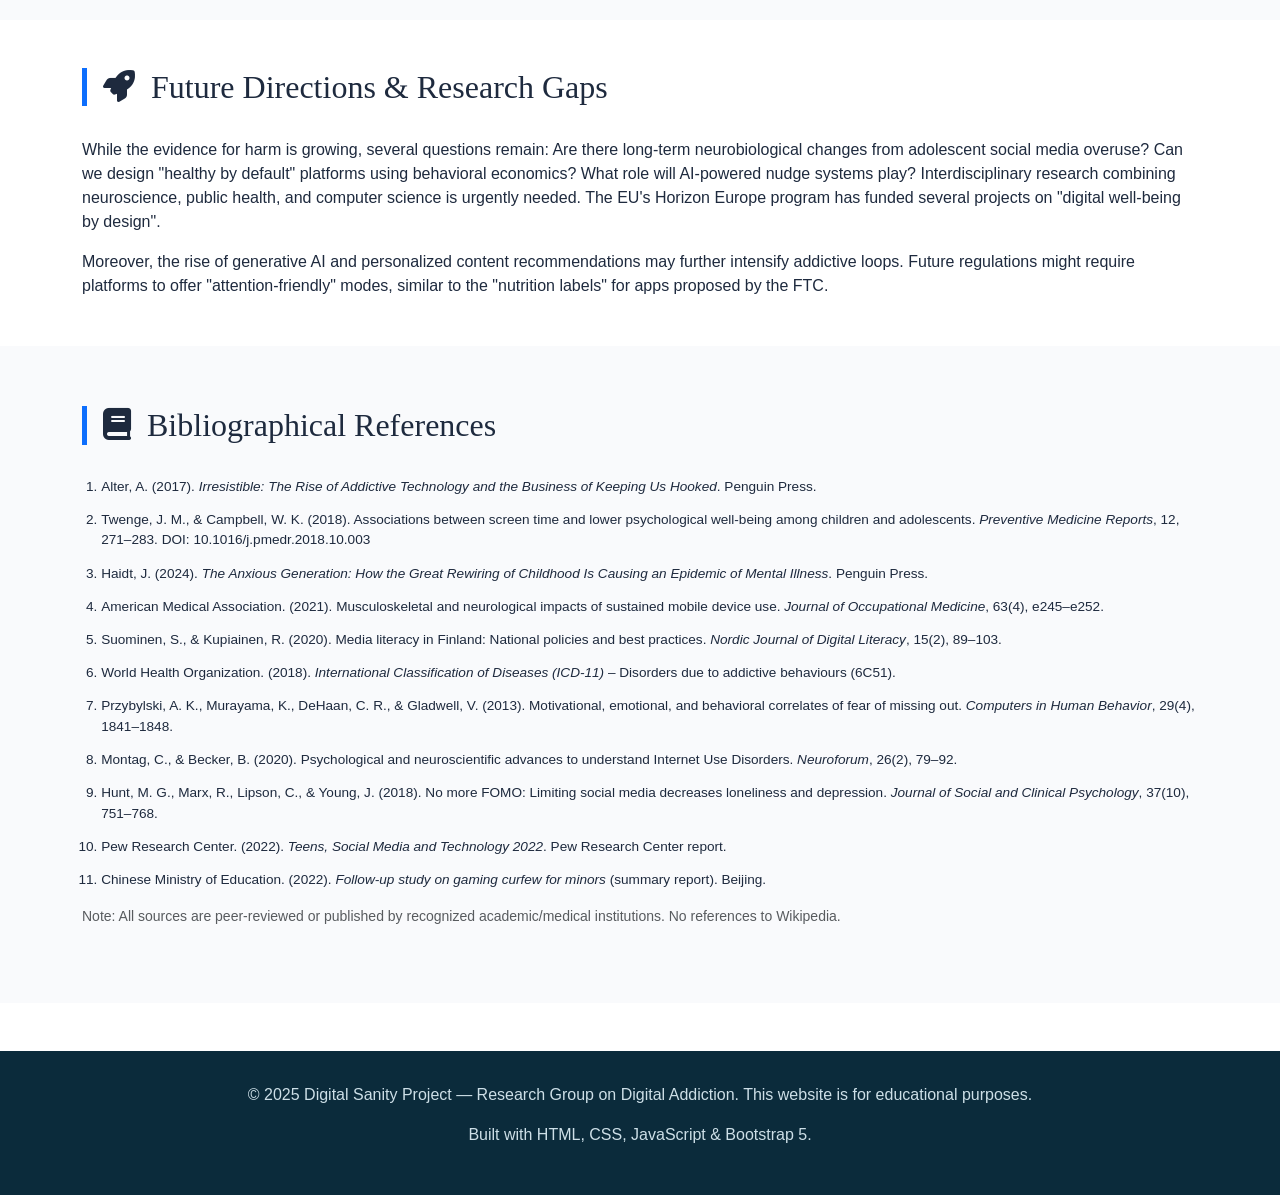
==== commit 35128ffc: "Update index.html" ====
--- a/index.html
+++ b/index.html
@@ -8,7 +8,7 @@
     <link href="https://cdn.jsdelivr.net/npm/bootstrap@5.3.0-alpha1/dist/css/bootstrap.min.css" rel="stylesheet">
     <link rel="stylesheet" href="https://cdnjs.cloudflare.com/ajax/libs/font-awesome/6.0.0-beta3/css/all.min.css">
     <link href="https://fonts.googleapis.com/css2?family=Inter:opsz,wght@14..32,300;14..32,400;14..32,600;14..32,700&family=Playfair+Display:wght@500;600&display=swap" rel="stylesheet">
-    <link rel="stylesheet" href="style.css">
+    <link rel="stylesheet" href="estilito.css">
 </head>
 <body>
 
@@ -319,6 +319,6 @@
     </footer>
 
     <script src="https://cdn.jsdelivr.net/npm/bootstrap@5.3.0-alpha1/dist/js/bootstrap.bundle.min.js"></script>
-    <script src="script.js"></script>
+    <script src="Funcionamiento.js"></script>
 </body>
 </html>
--- a/estilito.css
+++ b/estilito.css
@@ -0,0 +1,196 @@
+/* Custom styles – modern, clean, fully responsive */
+body {
+    font-family: 'Inter', sans-serif;
+    color: #1e2a3e;
+    background-color: #ffffff;
+    scroll-behavior: smooth;
+}
+
+h1, h2, h3, h4, .navbar-brand {
+    font-family: 'Playfair Display', serif;
+}
+
+.navbar {
+    background-color: rgba(255, 255, 255, 0.95);
+    backdrop-filter: blur(8px);
+    box-shadow: 0 2px 12px rgba(0,0,0,0.05);
+}
+
+.navbar-brand {
+    font-size: 1.6rem;
+    color: #1e466e;
+}
+
+.nav-link {
+    font-weight: 500;
+    color: #2c3e50;
+    margin: 0 0.2rem;
+}
+
+.nav-link:hover {
+    color: #0d6efd;
+}
+
+.hero-section {
+    padding: 80px 0 60px;
+    background: linear-gradient(135deg, #f8faff 0%, #ffffff 100%);
+}
+
+.section-title {
+    font-size: 2rem;
+    margin-bottom: 2rem;
+    border-left: 5px solid #0d6efd;
+    padding-left: 1rem;
+}
+
+.section-bg {
+    background-color: #f9fafc;
+    padding: 60px 0;
+}
+
+.solution-card {
+    background: white;
+    padding: 1.8rem 1rem;
+    border-radius: 20px;
+    box-shadow: 0 8px 20px rgba(0,0,0,0.03);
+    transition: all 0.2s ease;
+    border: 1px solid #eef2f6;
+    height: 100%;
+}
+
+.solution-card:hover {
+    transform: translateY(-5px);
+    box-shadow: 0 12px 28px rgba(0,0,0,0.08);
+}
+
+.solution-card i {
+    color: #0d6efd;
+    margin-bottom: 1rem;
+}
+
+.student-card {
+    border-radius: 20px;
+    border: none;
+    box-shadow: 0 8px 20px rgba(0,0,0,0.05);
+    transition: 0.2s;
+}
+
+.student-card:hover {
+    transform: scale(1.01);
+    box-shadow: 0 12px 28px rgba(0,0,0,0.1);
+}
+
+.podcast-player {
+    background-color: #f1f5f9;
+    padding: 1.8rem;
+    border-radius: 28px;
+}
+
+.references-list {
+    font-size: 0.85rem;
+    line-height: 1.5;
+    padding-left: 1.2rem;
+}
+
+.references-list li {
+    margin-bottom: 0.8rem;
+}
+
+.cite-link {
+    color: #0d6efd;
+    text-decoration: none;
+    font-size: 0.75rem;
+    vertical-align: super;
+    font-weight: normal;
+}
+
+.cite-link:hover {
+    text-decoration: underline;
+}
+
+.highlight-ref {
+    background-color: #fff3cd;
+    transition: background-color 0.4s ease;
+    border-left: 3px solid #f0ad4e;
+    padding-left: 0.5rem;
+}
+
+.footer {
+    background-color: #0b2b3b;
+    color: #cddfe7;
+    padding: 2rem 0;
+    margin-top: 3rem;
+}
+
+#backToTop {
+    position: fixed;
+    bottom: 20px;
+    right: 20px;
+    display: none;
+    background-color: #0d6efd;
+    border: none;
+    width: 44px;
+    height: 44px;
+    border-radius: 50%;
+    color: white;
+    font-size: 1.2rem;
+}
+
+.card, .solution-card, .student-card {
+    border: 1px solid #e9ecef;
+}
+
+/* Chart bars */
+.chart-container {
+    background: white;
+    padding: 1.5rem;
+    border-radius: 1rem;
+    box-shadow: 0 4px 12px rgba(0,0,0,0.05);
+}
+.chart-bars {
+    margin-top: 1rem;
+}
+.bar-item {
+    display: flex;
+    align-items: center;
+    margin-bottom: 1rem;
+}
+.age-label {
+    width: 80px;
+    font-weight: 600;
+}
+.bar {
+    background-color: #0d6efd;
+    color: white;
+    padding: 0.3rem 0.8rem;
+    border-radius: 20px;
+    margin-left: 0.5rem;
+    font-size: 0.8rem;
+    text-align: right;
+    min-width: 70px;
+}
+
+/* Accordion custom */
+.accordion-button:not(.collapsed) {
+    background-color: #e7f1ff;
+    color: #0c63e4;
+}
+
+/* Glossary list-group custom */
+.list-group-item {
+    background-color: transparent;
+    border-color: #dee2e6;
+}
+
+@media (max-width: 768px) {
+    .hero-section {
+        padding: 40px 0;
+    }
+    .section-title {
+        font-size: 1.7rem;
+    }
+    .bar {
+        font-size: 0.7rem;
+        padding: 0.2rem 0.5rem;
+    }
+}
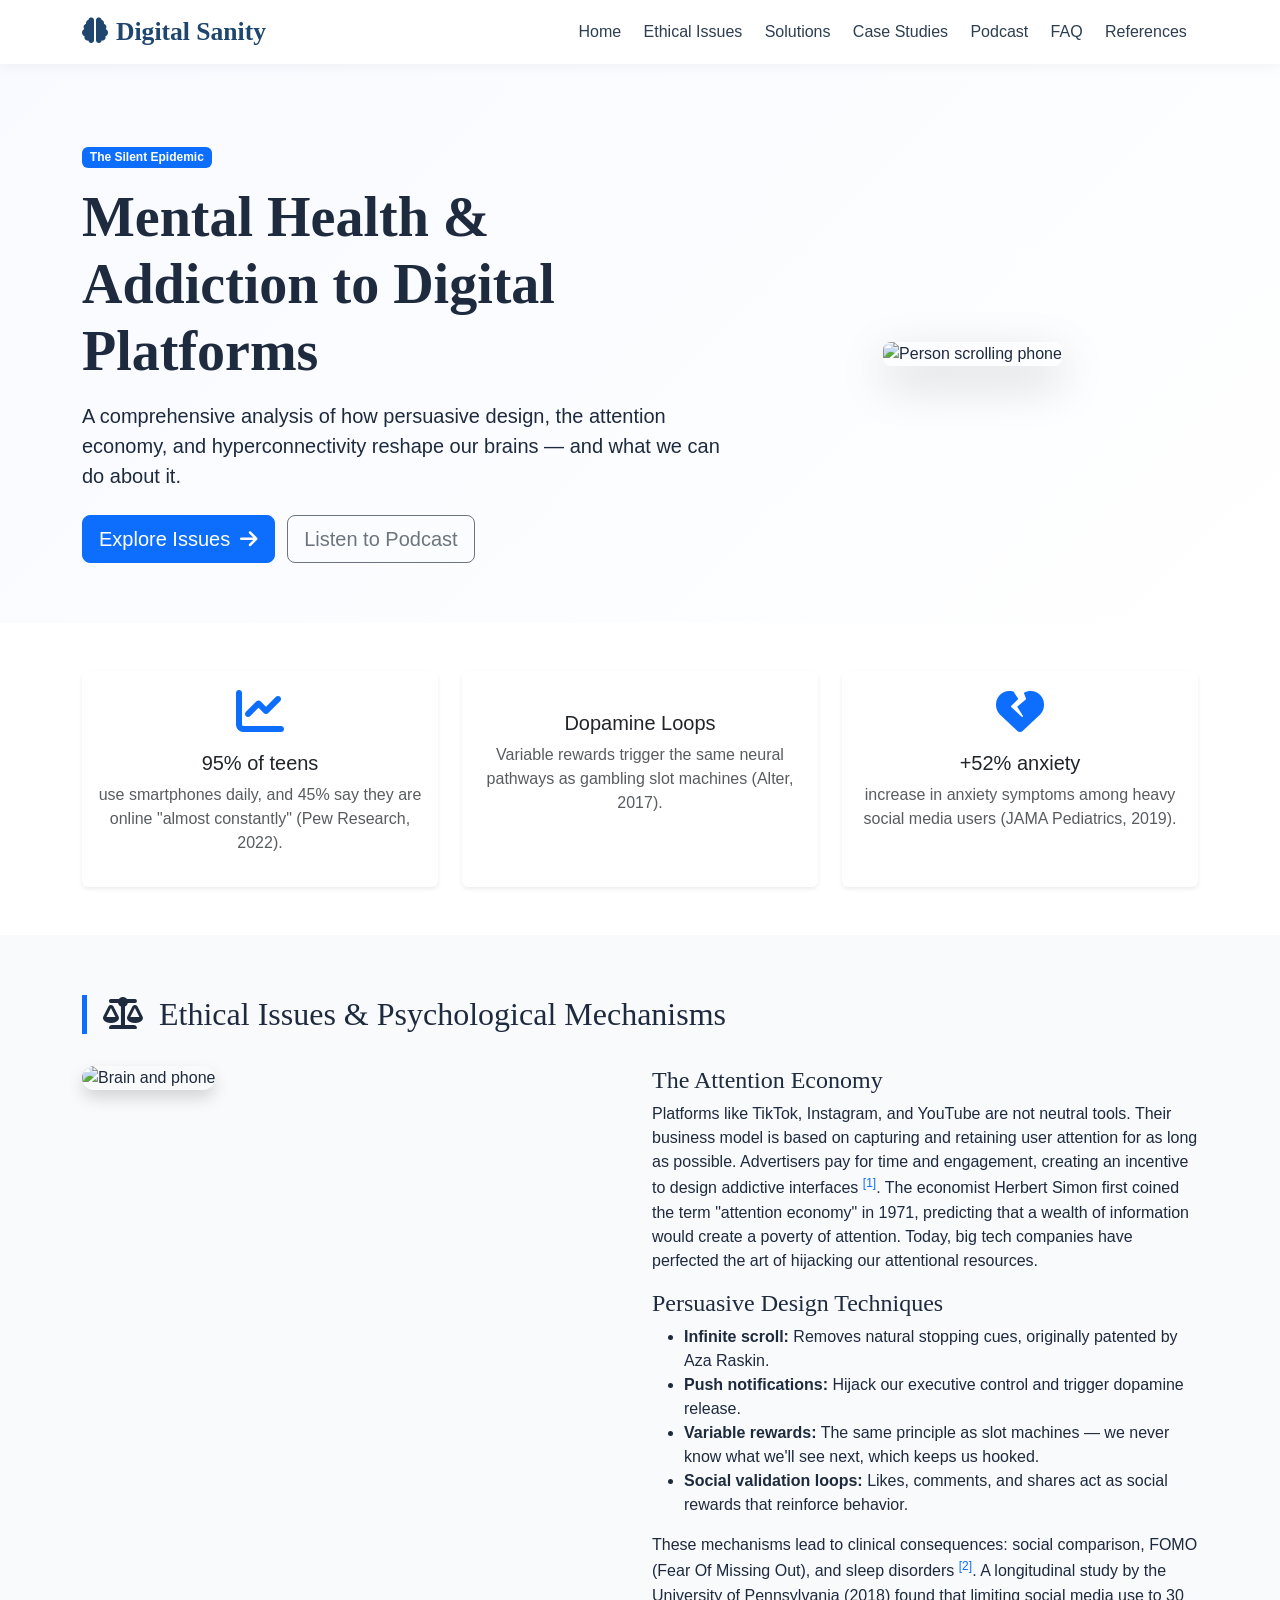
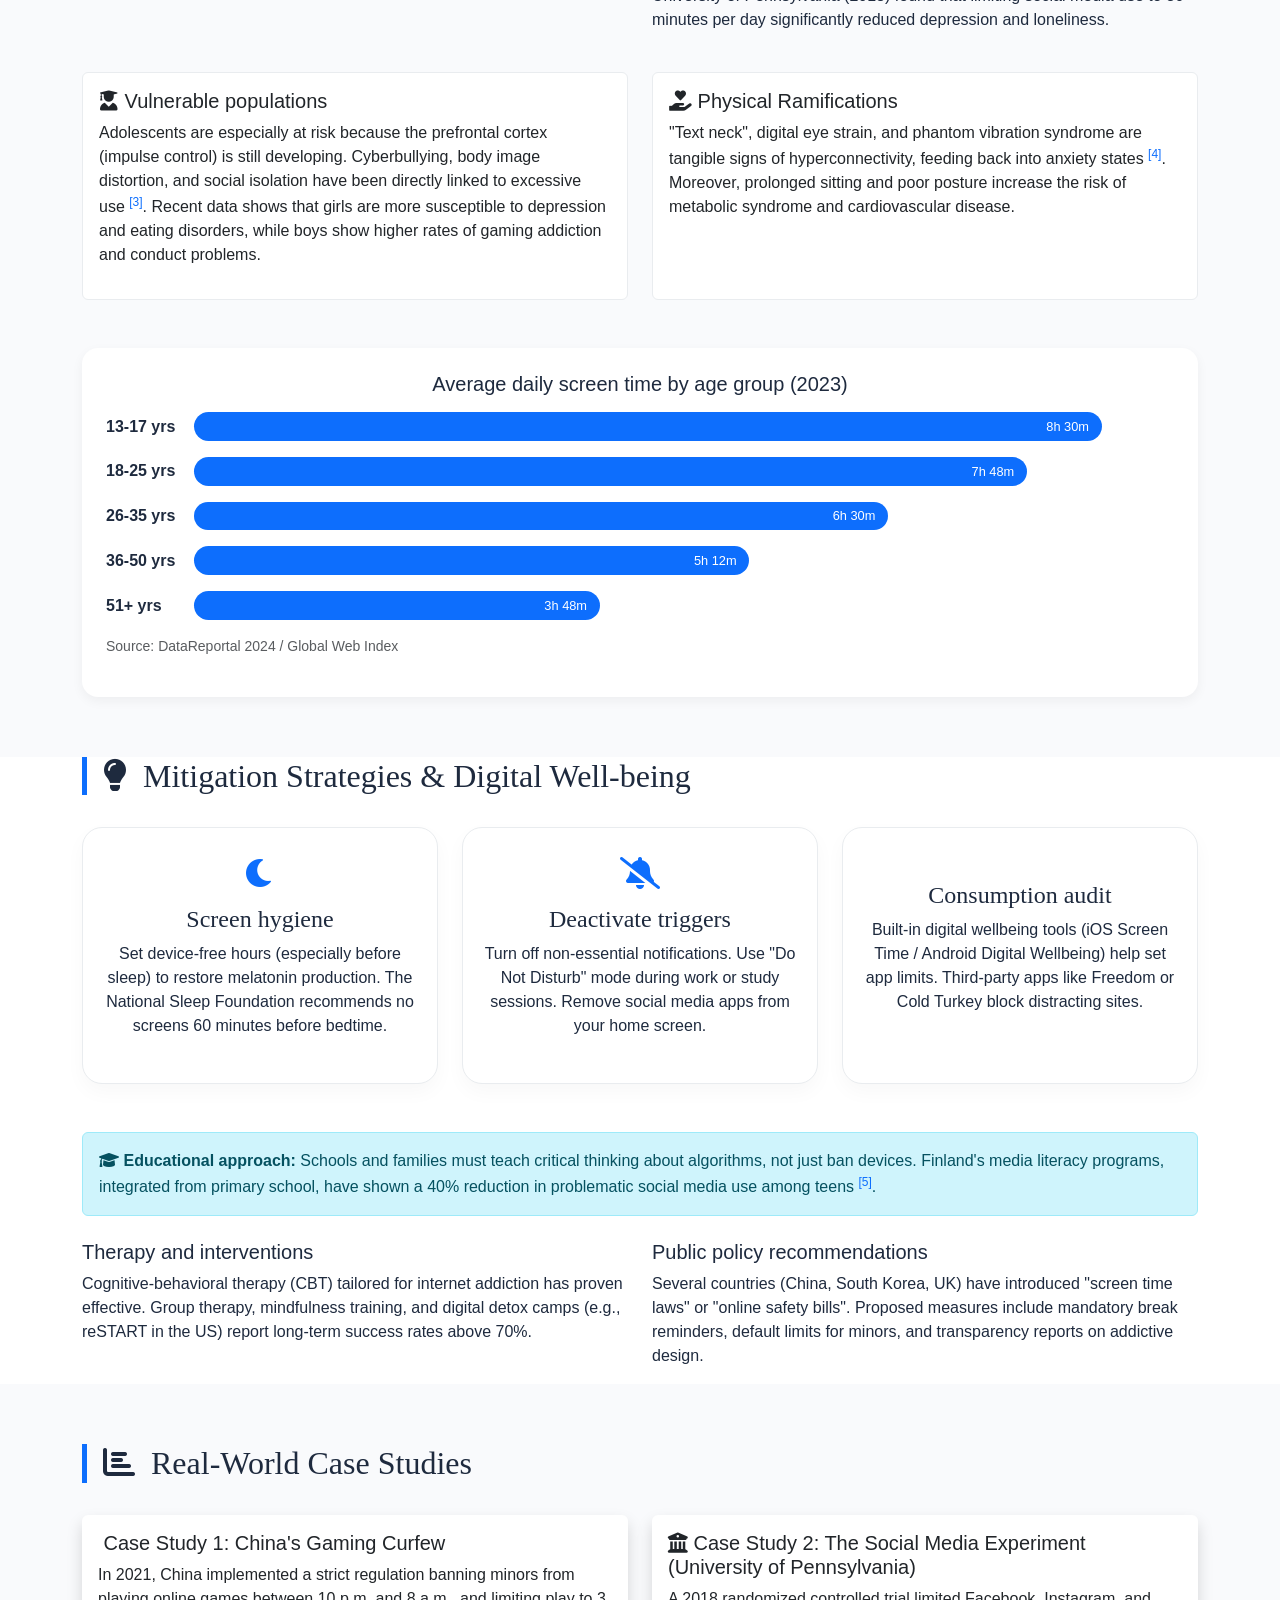
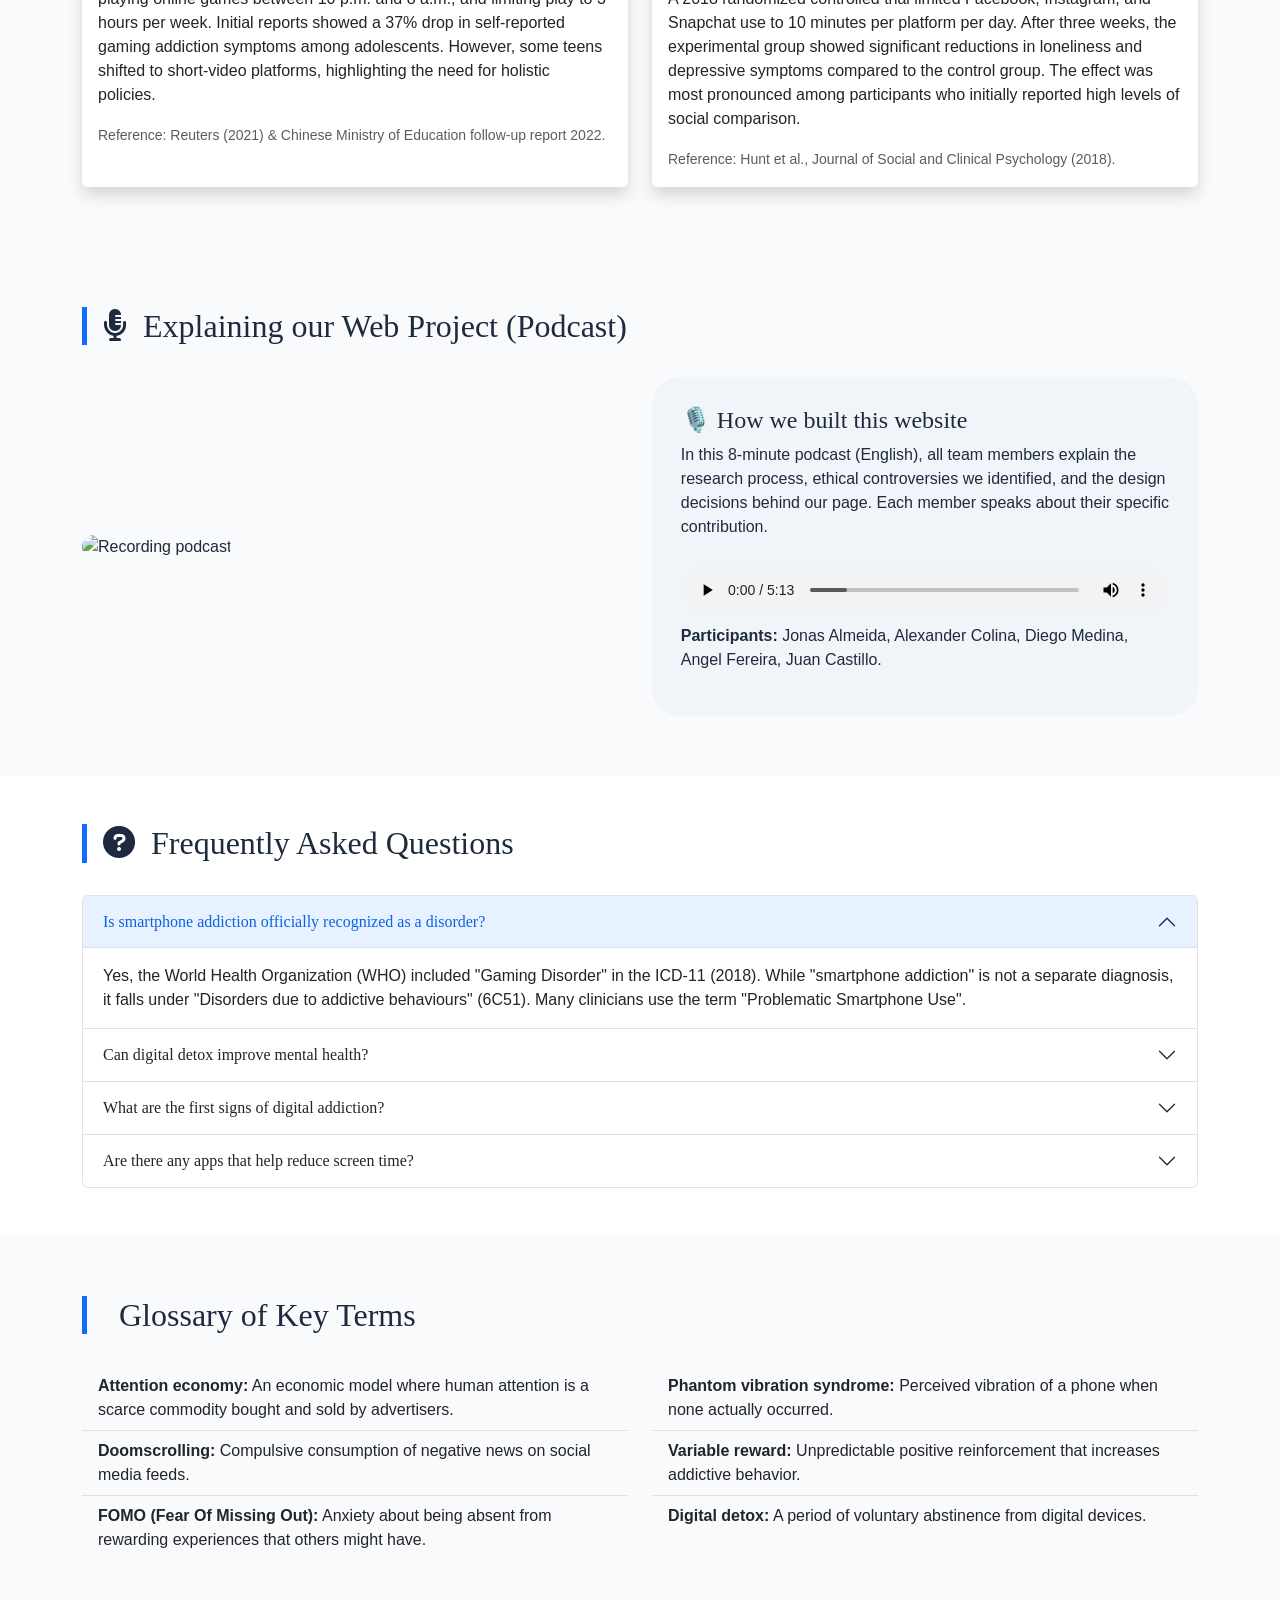
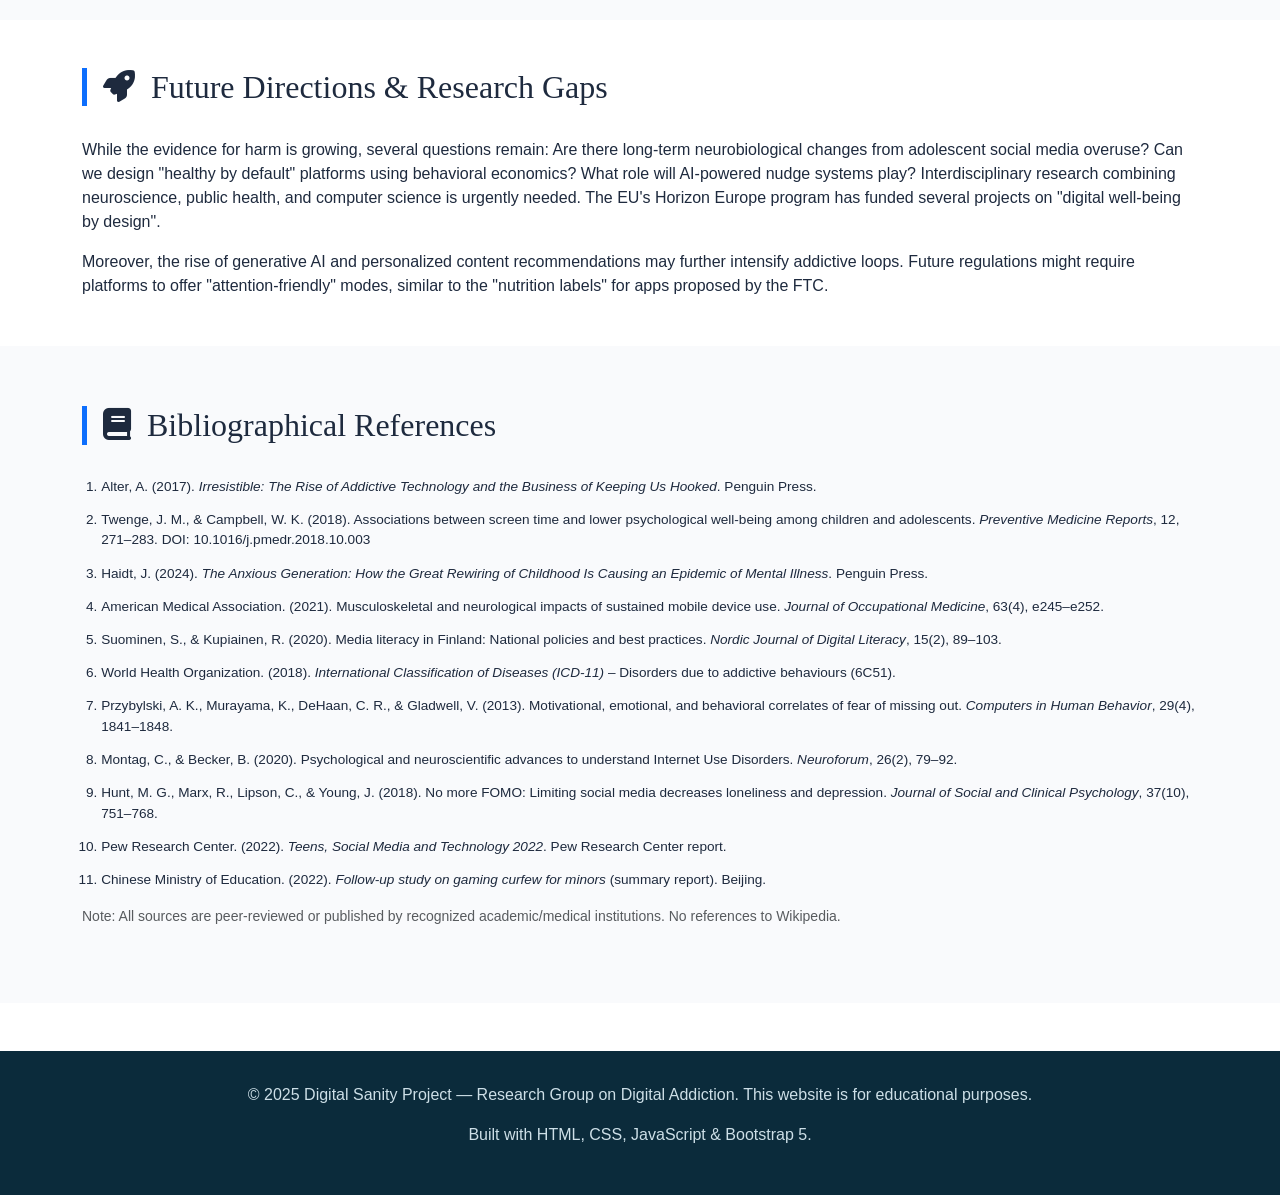
==== commit dff9539b: "Update index.html" ====
--- a/index.html
+++ b/index.html
@@ -225,7 +225,7 @@
                         <h4>🎙️ How we built this website</h4>
                         <p>In this 8-minute podcast (English), all team members explain the research process, ethical controversies we identified, and the design decisions behind our page. Each member speaks about their specific contribution.</p>
                         <audio controls style="width: 100%;" class="mt-2">
-                            <source src="your-podcast-file.mp3" type="audio/mpeg">
+                            <source src="AUDIOS/audio ingles.MP3" type="audio/mpeg">
                             Your browser does not support the audio element.
                         </audio>
                         <p><strong>Participants:</strong> Jonas Almeida, Alexander Colina, Diego Medina, Angel Fereira, Juan Castillo.</p>
